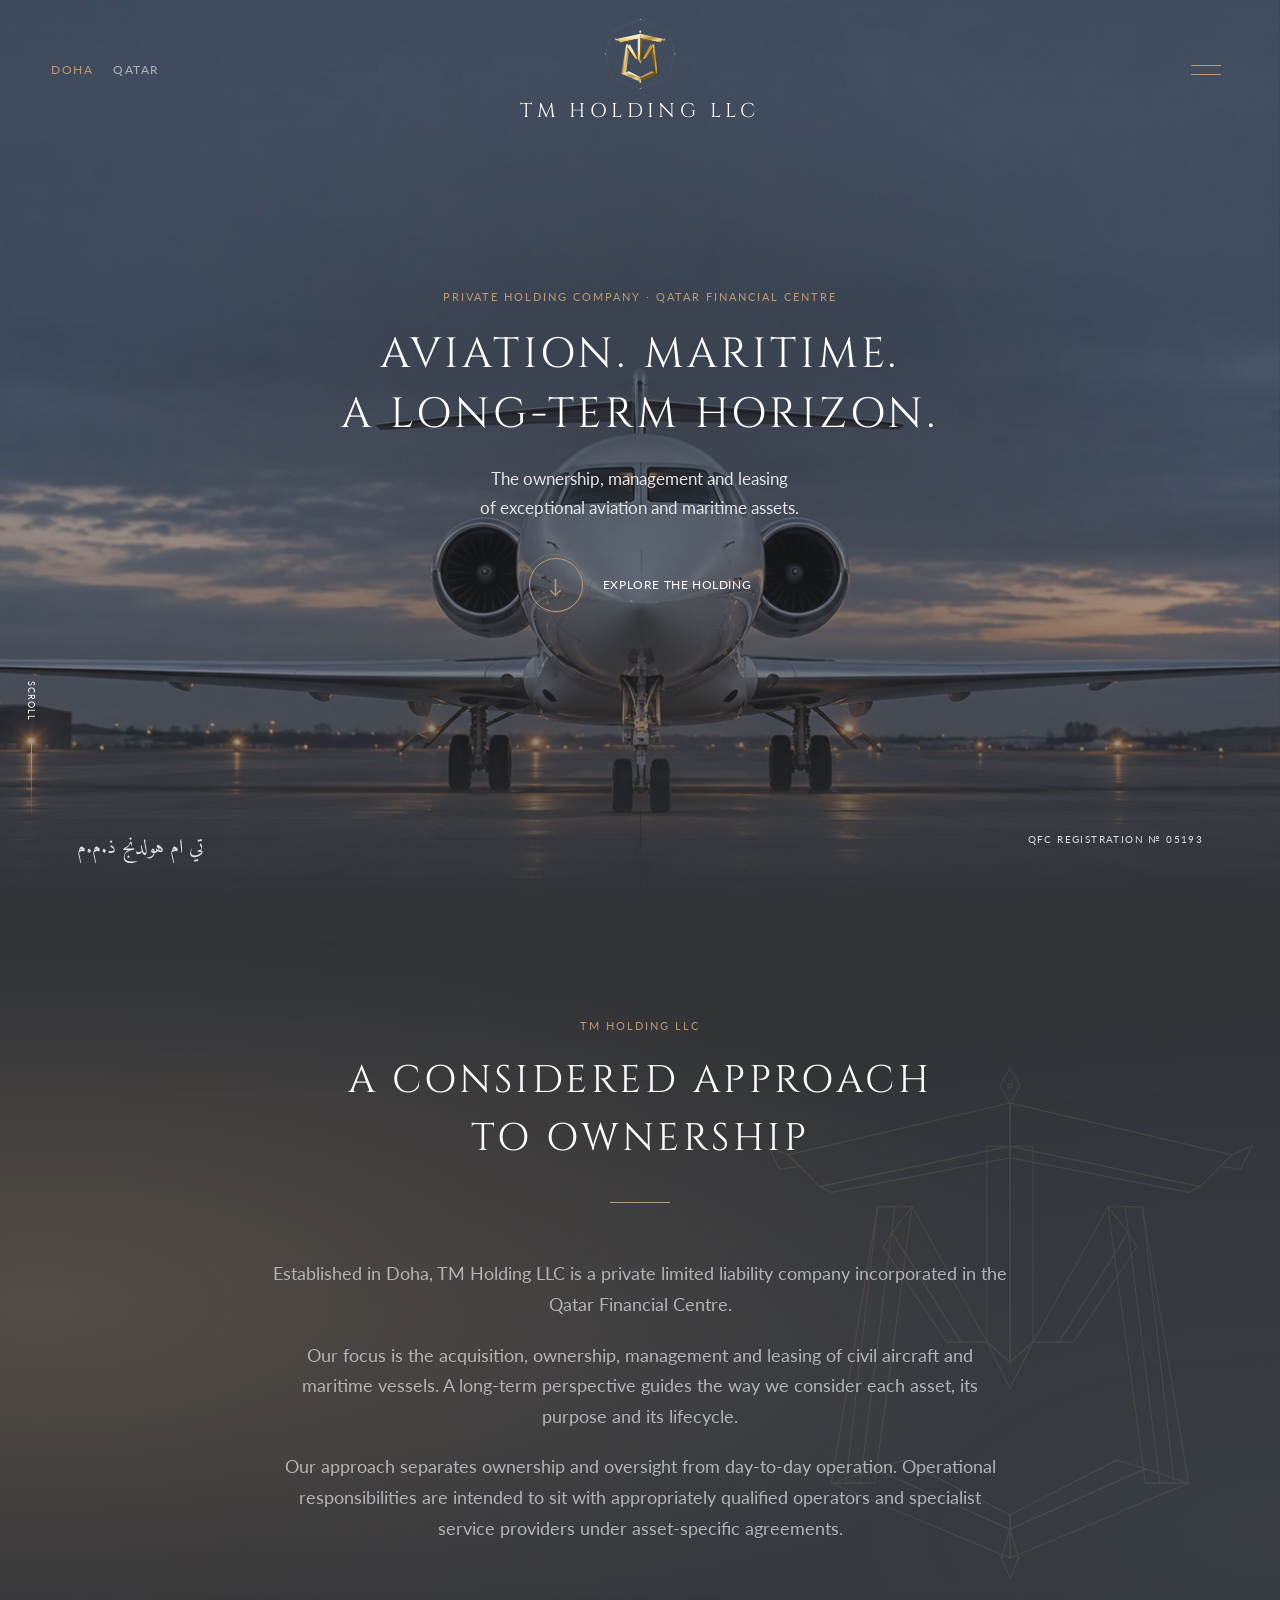
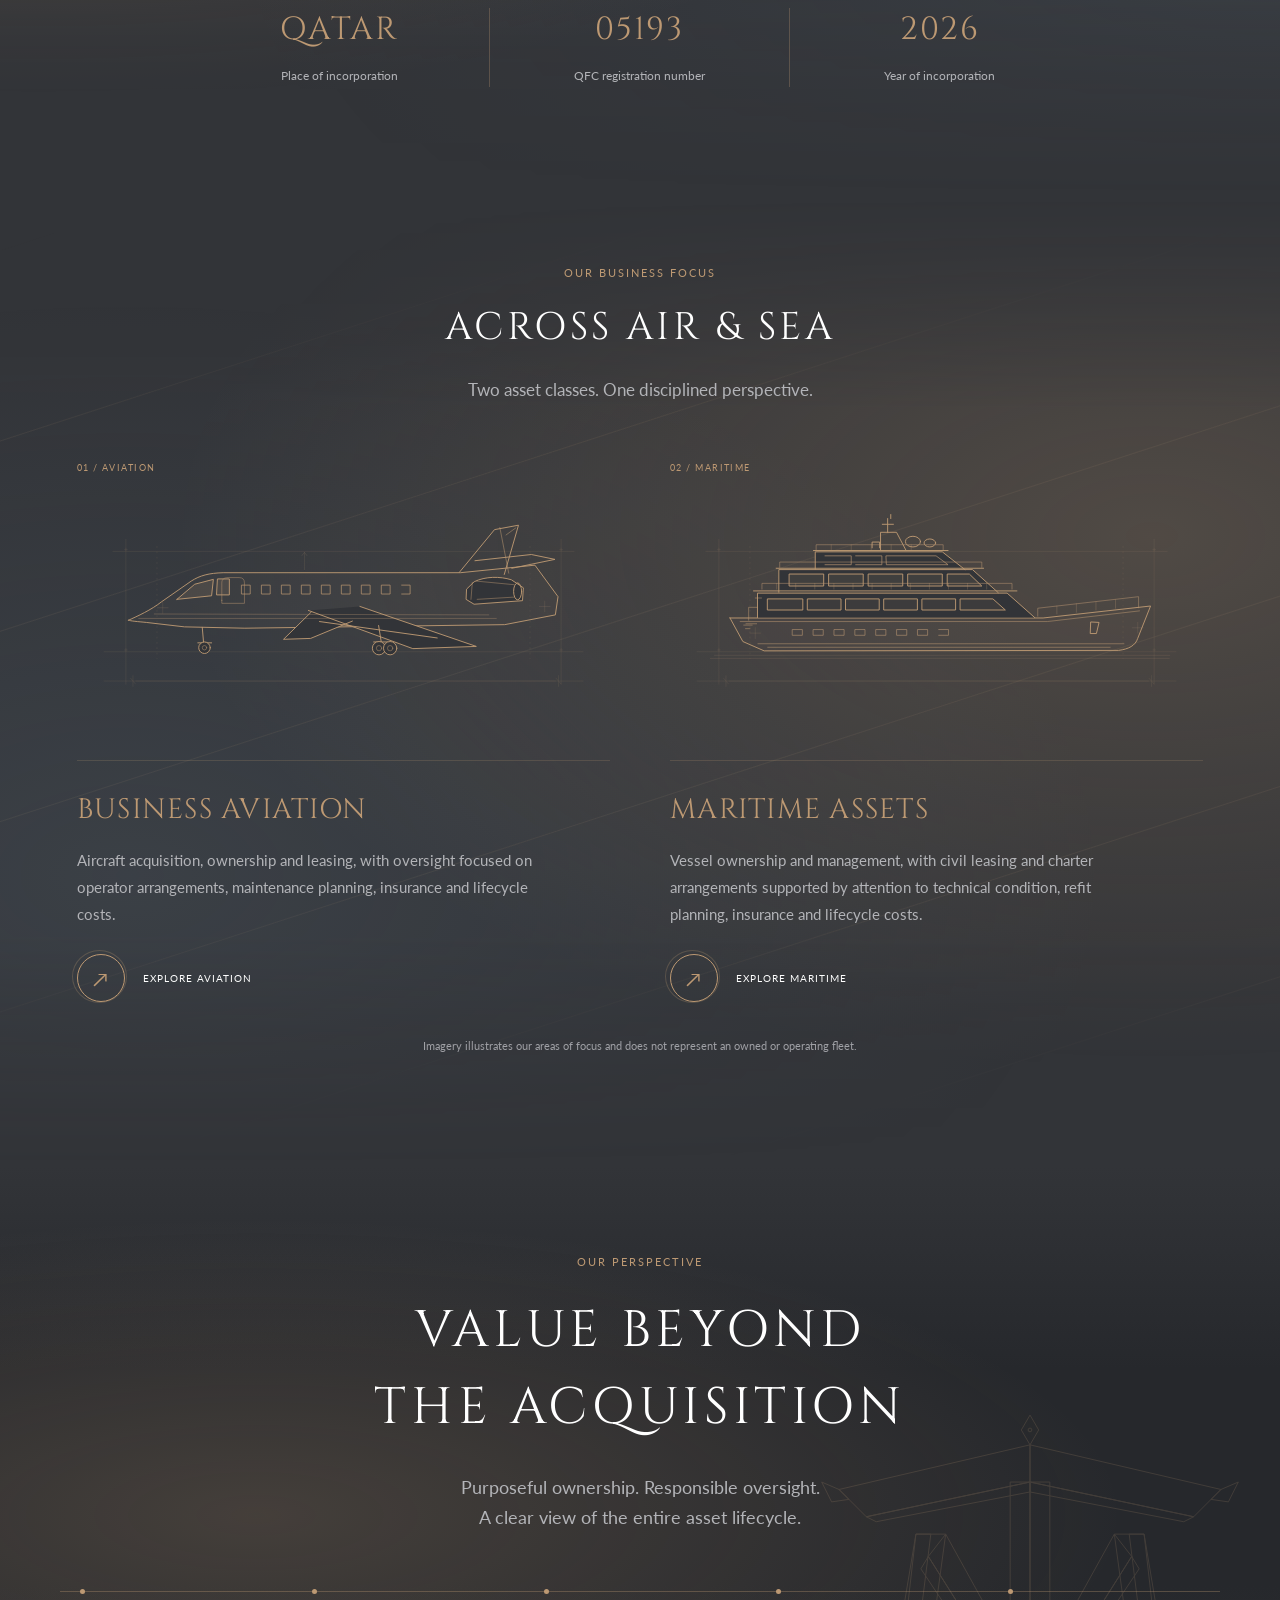
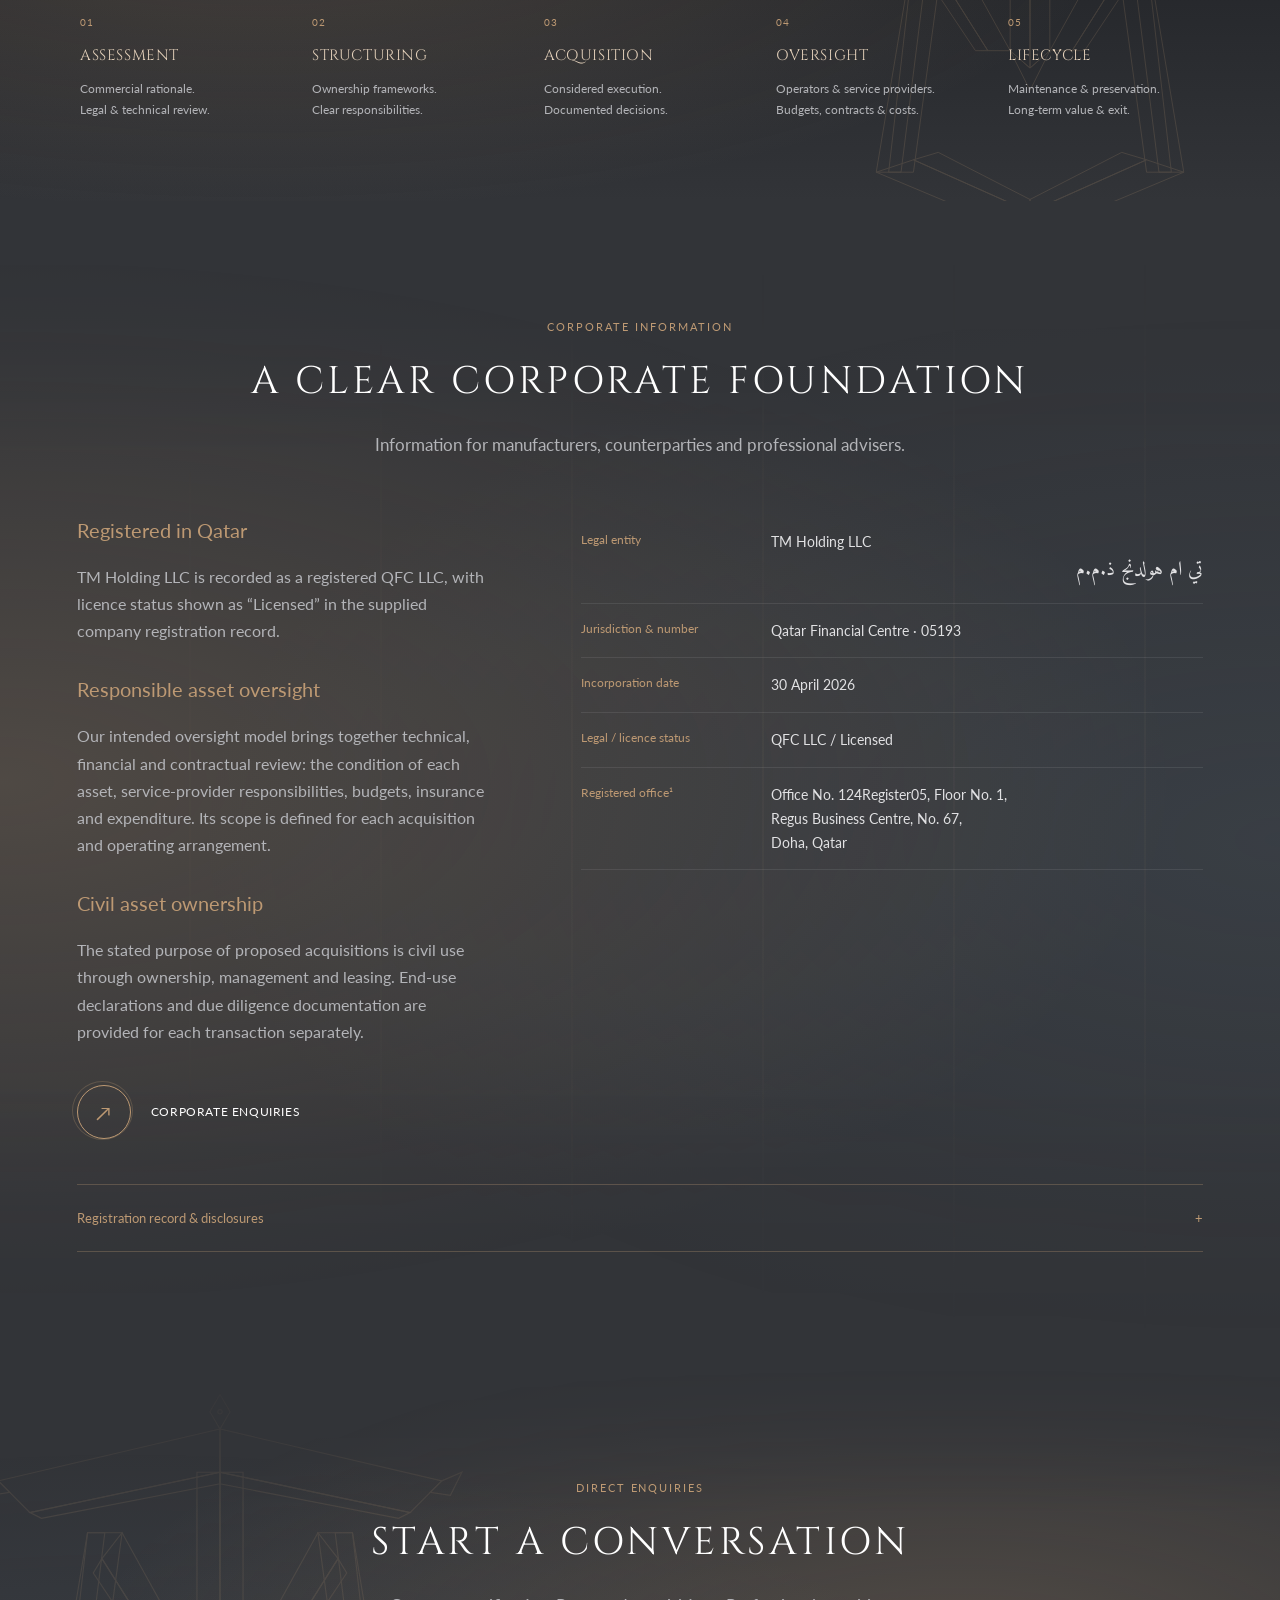
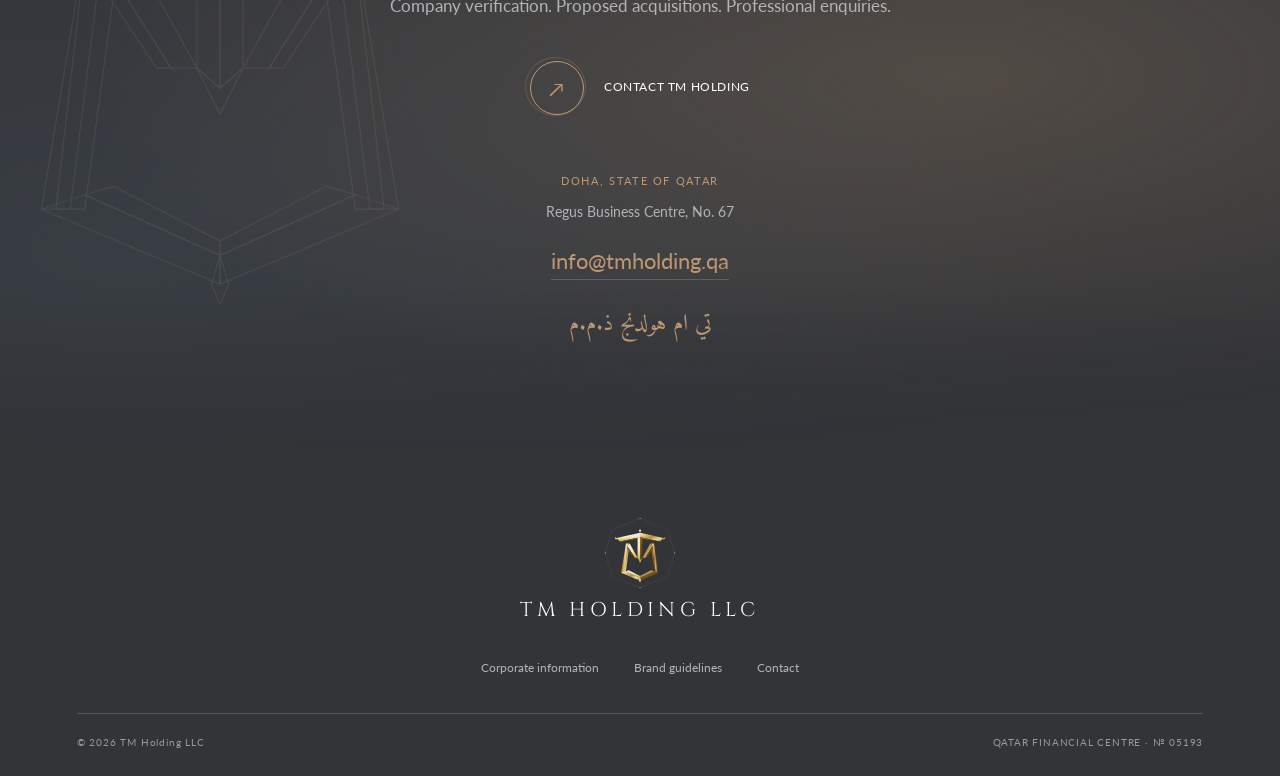
==== index.html @ 4f8ffd74 "Use vector profile assets in focus section" ====
<!doctype html><html lang="en"><head><meta charset="utf-8"><meta name="viewport" content="width=device-width,initial-scale=1"><title>TM Holding LLC — Aviation & Maritime</title><meta name="description" content="A private Qatar Financial Centre holding company focused on the ownership, management and leasing of civil aviation and maritime assets. QFC registration 05193."><meta name="theme-color" content="#323438"><meta property="og:title" content="TM Holding LLC — Aviation & Maritime"><meta property="og:image" content="https://chypulis.top/TMHoldingLLC/assets/images/aviation-hero.webp"><link rel="icon" href="assets/brand/favicon.svg?v=20261009-15"><link rel="stylesheet" href="assets/css/fonts.css?v=20261009-15"><link rel="stylesheet" href="assets/css/style.css?v=20261009-15"></head><body><a href="#main" class="skip-link">Skip to content</a>
<header class="header"><a class="location" href="#company">DOHA <span>QATAR</span></a><a class="brand" href="./" aria-label="TM Holding LLC home"><img src="assets/brand/tm-mark.svg?v=20261009-15" alt="" width="64" height="55"><span>TM HOLDING LLC</span></a><button class="menu-toggle" aria-label="Open navigation" aria-expanded="false" aria-controls="navigation"><i></i><i></i></button></header>
<nav id="navigation" aria-label="Main navigation" hidden><button class="menu-close" aria-label="Close navigation">×</button><span class="eyebrow">TM HOLDING LLC</span><a href="#company">The holding</a><a href="#focus">Aviation & maritime</a><a href="#governance">Corporate information</a><a href="#contact">Contact</a><a class="nav-small" href="brandbook/">Brand guidelines ↗</a><span class="nav-bottom">DOHA, QATAR · QFC № 05193</span></nav>
<main id="main"><section class="hero"><img class="hero-photo" src="assets/images/aviation-hero.webp" alt="Illustrative head-on view of a business jet on an airport apron" fetchpriority="high"><div class="hero-shade"></div><div class="hero-copy"><p class="eyebrow intro-reveal">PRIVATE HOLDING COMPANY · QATAR FINANCIAL CENTRE</p><h1 class="intro-reveal">Aviation. Maritime.<br>A long-term horizon.</h1><p class="hero-description intro-reveal">The ownership, management and leasing<br>of exceptional aviation and maritime assets.</p><a class="circle-link intro-reveal" href="#company"><span class="ring">↓</span><span>EXPLORE THE HOLDING</span></a></div><div class="hero-bottom"><span lang="ar" dir="rtl">تي ام هولدنج ذ.م.م</span><span>QFC REGISTRATION № 05193</span></div><a class="scroll-cue" href="#company">SCROLL<span></span></a></section>
<section class="intro section" id="company"><div class="ambient ambient-identity" aria-hidden="true"></div><div class="section-top reveal"><span class="eyebrow">TM HOLDING LLC</span><h2>A considered approach<br>to ownership</h2><span class="ornament"></span></div><div class="intro-prose reveal"><p>Established in Doha, TM Holding LLC is a private limited liability company incorporated in the Qatar Financial Centre.</p><p>Our focus is the acquisition, ownership, management and leasing of civil aircraft and maritime vessels. A long-term perspective guides the way we consider each asset, its purpose and its lifecycle.</p><p>Our approach separates ownership and oversight from day-to-day operation. Operational responsibilities are intended to sit with appropriately qualified operators and specialist service providers under asset-specific agreements.</p></div><div class="facts reveal"><div><strong>QATAR</strong><span>Place of incorporation</span></div><div><strong>05193</strong><span>QFC registration number</span></div><div><strong>2026</strong><span>Year of incorporation</span></div></div></section>
<section class="focus section" id="focus"><div class="ambient ambient-horizon" aria-hidden="true"></div><div class="section-top reveal"><span class="eyebrow">OUR BUSINESS FOCUS</span><h2>Across air & sea</h2><p>Two asset classes. One disciplined perspective.</p></div><div class="asset-grid"><article class="asset asset-feature"><div class="asset-image"><img src="assets/illustrations/aviation-profile.svg?v=20261009-15" alt="Illustrative business jet profile drawn in fine bronze lines" loading="lazy"><span>01 / AVIATION</span></div><div class="asset-copy"><h3>Business aviation</h3><p>Aircraft acquisition, ownership and leasing, with oversight focused on operator arrangements, maintenance planning, insurance and lifecycle costs.</p><button class="circle-link" data-asset="aviation"><span class="ring">↗</span><span>EXPLORE AVIATION</span></button></div></article><article class="asset asset-feature"><div class="asset-image"><img src="assets/illustrations/maritime-profile.svg?v=20261009-15" alt="Illustrative motor yacht profile drawn in fine bronze lines" loading="lazy"><span>02 / MARITIME</span></div><div class="asset-copy"><h3>Maritime assets</h3><p>Vessel ownership and management, with civil leasing and charter arrangements supported by attention to technical condition, refit planning, insurance and lifecycle costs.</p><button class="circle-link" data-asset="maritime"><span class="ring">↗</span><span>EXPLORE MARITIME</span></button></div></article></div><p class="image-note">Imagery illustrates our areas of focus and does not represent an owned or operating fleet.</p></section>
<section class="statement"><div class="statement-inner reveal"><span class="eyebrow">OUR PERSPECTIVE</span><h2>Value beyond<br>the acquisition</h2><p>Purposeful ownership. Responsible oversight.<br>A clear view of the entire asset lifecycle.</p><ol class="lifecycle" aria-label="Our approach to the asset lifecycle"><li><span class="lifecycle-number">01</span><h3>Assessment</h3><p>Commercial rationale.<br>Legal &amp; technical review.</p></li><li><span class="lifecycle-number">02</span><h3>Structuring</h3><p>Ownership frameworks.<br>Clear responsibilities.</p></li><li><span class="lifecycle-number">03</span><h3>Acquisition</h3><p>Considered execution.<br>Documented decisions.</p></li><li><span class="lifecycle-number">04</span><h3>Oversight</h3><p>Operators &amp; service providers.<br>Budgets, contracts &amp; costs.</p></li><li><span class="lifecycle-number">05</span><h3>Lifecycle</h3><p>Maintenance &amp; preservation.<br>Long-term value &amp; exit.</p></li></ol></div><img class="statement-watermark" src="assets/brand/tm-contour.svg?v=20261009-15" alt="" aria-hidden="true"></section>
<section class="governance section" id="governance"><div class="ambient ambient-architecture" aria-hidden="true"></div><div class="section-top reveal"><span class="eyebrow">CORPORATE INFORMATION</span><h2>A clear corporate foundation</h2><p>Information for manufacturers, counterparties and professional advisers.</p></div><div class="governance-grid"><div class="governance-copy reveal"><h3>Registered in Qatar</h3><p>TM Holding LLC is recorded as a registered QFC LLC, with licence status shown as “Licensed” in the supplied company registration record.</p><h3>Responsible asset oversight</h3><p>Our intended oversight model brings together technical, financial and contractual review: the condition of each asset, service-provider responsibilities, budgets, insurance and expenditure. Its scope is defined for each acquisition and operating arrangement.</p><h3>Civil asset ownership</h3><p>The stated purpose of proposed acquisitions is civil use through ownership, management and leasing. End-use declarations and due diligence documentation are provided for each transaction separately.</p><a class="circle-link" href="#contact"><span class="ring">↗</span><span>CORPORATE ENQUIRIES</span></a></div><div class="reveal"><dl class="registry"><div><dt>Legal entity</dt><dd>TM Holding LLC<span lang="ar" dir="rtl">تي ام هولدنج ذ.م.م</span></dd></div><div><dt>Jurisdiction &amp; number</dt><dd>Qatar Financial Centre · 05193</dd></div><div><dt>Incorporation date</dt><dd>30 April 2026</dd></div><div><dt>Legal / licence status</dt><dd>QFC LLC / Licensed</dd></div><div><dt>Registered office¹</dt><dd>Office No. 124Register05, Floor No. 1,<br>Regus Business Centre, No. 67,<br>Doha, Qatar</dd></div></dl></div></div><details class="disclosures reveal"><summary>Registration record & disclosures <span>+</span></summary><p>The registered office is reproduced exactly as printed in the supplied record, including “124Register05”. Current registration status and licensed activities should be verified directly with QFC. Registration does not itself establish financial-services authorisation, an air operator certificate or maritime operating approval. This website is a corporate introduction, not an investment offer or a certification of regulatory compliance.</p></details></section>
<section class="contact section" id="contact"><div class="ambient ambient-identity" aria-hidden="true"></div><div class="section-top reveal"><span class="eyebrow">DIRECT ENQUIRIES</span><h2>Start a conversation</h2><p>Company verification. Proposed acquisitions. Professional enquiries.</p><button class="circle-link" data-open-contact><span class="ring">↗</span><span>CONTACT TM HOLDING</span></button></div><div class="contact-location reveal"><span>DOHA, STATE OF QATAR</span><p>Regus Business Centre, No. 67</p><a class="contact-email" href="mailto:info@tmholding.qa">info@tmholding.qa</a><span lang="ar" dir="rtl">تي ام هولدنج ذ.م.م</span></div></section></main>
<footer><a class="brand" href="./"><img src="assets/brand/tm-mark.svg?v=20261009-15" width="64" height="55" alt=""><span>TM HOLDING LLC</span></a><div class="footer-links"><a href="#governance">Corporate information</a><a href="brandbook/">Brand guidelines</a><button data-open-contact>Contact</button></div><div class="footer-bottom"><span>© 2026 TM Holding LLC</span><span>QATAR FINANCIAL CENTRE · № 05193</span></div></footer>
<dialog id="contact-dialog"><button class="dialog-close" aria-label="Close enquiry dialog">×</button><span class="eyebrow">CORPORATE ENQUIRIES</span><h2>Contact TM Holding</h2><p class="dialog-note">Send your enquiry to <a href="mailto:info@tmholding.qa">info@tmholding.qa</a>.<br>This form prepares a draft in your email application; it does not send or store messages.</p><form id="enquiry-form"><label>Your name<input name="name" autocomplete="name" required maxlength="150"></label><label>Organisation<input name="organisation" autocomplete="organization" required maxlength="180"></label><label>Email address<input name="email" type="email" autocomplete="email" required maxlength="180"></label><label>Your enquiry<textarea name="message" rows="3" required maxlength="3000"></textarea></label><button class="solid-button" type="submit">OPEN EMAIL DRAFT ↗</button><p id="draft-status" role="status"></p></form></dialog>
<dialog id="asset-dialog"><button class="dialog-close" aria-label="Close asset information">×</button><span class="eyebrow">INTENDED ASSET FOCUS</span><h2 id="asset-title"></h2><div id="asset-content"></div></dialog><script src="assets/js/app.js?v=20261009-15"></script></body></html>
---- assets/css/fonts.css ----
@font-face{font-family:Cinzel;src:url(../fonts/cinzel.ttf) format("truetype");font-weight:400 900;font-display:swap}@font-face{font-family:Lato;src:url(../fonts/lato.ttf) format("truetype");font-weight:400;font-display:swap}@font-face{font-family:Amiri;src:url(../fonts/font-0.ttf) format("truetype");font-weight:400;font-display:swap}
---- assets/css/style.css ----
@import url('tokens.css?v=20261008-5');
*{box-sizing:border-box}html{scroll-behavior:smooth;scroll-padding-top:115px}body{margin:0;background:var(--graphite);color:var(--white);font:400 16px/1.7 var(--body)}a{color:inherit;text-decoration:none}button,input,textarea{font:inherit}button{cursor:pointer}button,a{-webkit-tap-highlight-color:transparent}button{color:inherit}button:focus-visible,a:focus-visible,summary:focus-visible{outline:2px solid var(--bronze);outline-offset:7px}h1,h2,h3,p,figure{margin:0}h1,h2,h3{font-family:var(--display);font-weight:400;text-transform:uppercase}h1{font-size:clamp(32px,3.3vw,50px);line-height:1.42;letter-spacing:.09em}h2{font-size:clamp(28px,3vw,40px);line-height:1.5;letter-spacing:.09em}h3{font-size:25px;line-height:1.5;letter-spacing:.06em}.eyebrow{font-size:11px;letter-spacing:.18em;color:var(--bronze);line-height:1.6}.skip-link{position:fixed;top:-100px;z-index:100;background:var(--deep);padding:14px}.skip-link:focus{top:0}.header{position:fixed;z-index:30;top:0;left:0;width:100%;height:124px;padding:15px 4%;display:flex;align-items:center;justify-content:space-between;transition:height .5s,background .5s}.header.scrolled{height:100px;background:rgba(50,52,56,.97);border-bottom:1px solid #ffffff0d}.location{font-size:12px;color:var(--bronze);letter-spacing:.12em}.location span{margin-left:16px;color:#b3b4b8}.brand{display:flex;align-items:center;flex-direction:column;gap:5px}.header .brand{position:absolute;left:50%;transform:translateX(-50%)}.brand span{font:400 22px var(--display);letter-spacing:.22em;white-space:nowrap}.brand img{object-fit:contain}.menu-toggle{width:40px;height:40px;padding:7px 2px;border:0;background:none;display:flex;flex-direction:column;justify-content:center;gap:8px}.menu-toggle i{width:30px;height:1px;background:var(--bronze);transition:width .3s}.menu-toggle:hover i:first-child{width:22px}#navigation{position:fixed;inset:0;z-index:50;background:#2a2c30;display:flex;align-items:center;justify-content:center;flex-direction:column;gap:20px;padding:75px 24px}#navigation[hidden]{display:none}#navigation>a{font:400 clamp(22px,3vw,40px) var(--display);letter-spacing:.06em}#navigation>a:hover{color:var(--bronze)}#navigation .nav-small{font:13px var(--body);margin-top:12px;color:var(--bronze)}.nav-bottom{position:absolute;bottom:35px;font-size:11px;letter-spacing:.1em;color:var(--muted)}.menu-close,.dialog-close{position:absolute;right:30px;top:20px;background:none;border:0;font-size:34px;line-height:1;color:var(--bronze)}.hero{height:100svh;min-height:720px;position:relative;display:flex;justify-content:center;align-items:flex-start;overflow:hidden}.hero-photo{position:absolute;inset:0;width:100%;height:100%;object-fit:cover;object-position:center 60%;animation:hero-zoom 2s cubic-bezier(.2,.6,.3,1) both}.hero-shade{position:absolute;inset:0;background:linear-gradient(180deg,rgba(38,40,44,.55),rgba(38,40,44,.25) 58%,rgba(38,40,44,.7))}.hero-copy{text-align:center;z-index:1;padding:185px 24px 130px}.hero-copy h1{margin:20px 0}.hero-description{color:#e4e4e5;font-size:17px;line-height:1.7}.circle-link{display:inline-flex;align-items:center;gap:20px;background:none;border:0;padding:0;font:12px/1.4 var(--body);letter-spacing:.05em;color:var(--white)}.ring{width:54px;height:54px;flex:none;border:1px solid var(--bronze);border-radius:50%;display:grid;place-items:center;position:relative;font-size:20px;color:var(--bronze);transition:transform .5s,color .5s}.ring:after{content:'';position:absolute;inset:-5px -3px -2px -6px;border:1px solid #bd997344;border-radius:50%;transition:transform .5s}.circle-link:hover .ring{transform:rotate(-12deg)}.circle-link:hover .ring:after{transform:rotate(20deg) scale(1.1)}.circle-link:hover{color:var(--bronze)}.hero-copy .circle-link{margin-top:35px}.hero-bottom{position:absolute;bottom:34px;left:6%;right:6%;display:flex;justify-content:space-between;color:#dedee0;font-size:10px;letter-spacing:.14em}.hero-bottom [lang=ar]{font:20px Amiri;letter-spacing:0}.scroll-cue{position:absolute;bottom:80px;left:24px;font-size:9px;letter-spacing:.1em;writing-mode:vertical-rl}.scroll-cue span{display:inline-block;width:1px;height:80px;background:linear-gradient(var(--bronze),transparent);margin-top:20px}.section{padding:110px max(6%,calc((100vw - 1240px)/2))}.section-top{text-align:center;max-width:900px;margin:0 auto 55px}.section-top h2{margin-top:15px}.section-top>p{color:var(--muted);font-size:17px;margin-top:20px}.ornament{display:block;width:45px;height:1px;background:var(--bronze);margin:35px auto 0}.intro-prose{max-width:740px;margin:auto;text-align:center;color:var(--muted);font-size:18px}.intro-prose p+p{margin-top:20px}.facts{display:flex;justify-content:center;margin:65px auto 0;max-width:900px}.facts>div{width:33.33%;text-align:center;border-right:1px solid var(--line)}.facts>div:last-child{border:0}.facts strong{font:400 32px var(--display);letter-spacing:.06em;color:var(--bronze)}.facts span{display:block;color:var(--muted);font-size:12px;margin-top:15px}.focus{padding-top:60px}.asset-grid{display:grid;grid-template-columns:1fr 1fr;gap:35px}.asset-image{height:330px;overflow:hidden;position:relative}.asset-image:after{content:'';position:absolute;inset:0;background:linear-gradient(transparent 60%,#26282c88)}.asset-image img{width:100%;height:100%;object-fit:cover;transition:transform 1s cubic-bezier(.2,.6,.3,1);filter:saturate(.6)}.asset:hover img{transform:scale(1.04)}.asset-image>span{position:absolute;bottom:22px;left:28px;z-index:1;font-size:10px;letter-spacing:.2em;color:white}.asset-copy{padding:32px 28px 20px;border-left:1px solid var(--line)}.asset-copy h3{color:var(--bronze)}.asset-copy p{margin:18px 0 30px;max-width:440px;color:var(--muted)}.image-note{color:#a0a1a6;font-size:11px;text-align:center;margin-top:35px}.statement{position:relative;min-height:480px;background:var(--deep);display:grid;place-items:center;overflow:hidden;text-align:center;padding:80px 24px}.statement-inner{position:relative;z-index:1}.statement h2{font-size:clamp(32px,4vw,54px);margin:20px 0 25px}.statement p{color:var(--muted);font-size:18px}.statement-watermark{position:absolute;right:4%;bottom:-70px;font:400 430px var(--display);letter-spacing:-.12em;color:#ffffff02}.governance-grid{display:grid;grid-template-columns:.8fr 1.2fr;gap:90px}.governance-copy h3{font-family:var(--body);text-transform:none;font-size:20px;letter-spacing:0;color:var(--bronze);margin-bottom:18px}.governance-copy p{color:var(--muted);margin-bottom:30px}.governance-copy .circle-link{margin-top:10px}.registry{margin:0}.registry>div{padding:15px 0;display:grid;grid-template-columns:170px 1fr;gap:20px;border-bottom:1px solid #ffffff15}.registry dt{font-size:12px;color:var(--bronze)}.registry dd{margin:0;font-size:14px;line-height:1.7;color:#e1e1e3}.registry dd span{display:block;font-family:Amiri;font-size:20px}.disclosures{margin-top:45px;border-top:1px solid var(--line);border-bottom:1px solid var(--line)}.disclosures summary{padding:22px 0;cursor:pointer;display:flex;justify-content:space-between;font-size:13px;color:var(--bronze)}.disclosures summary::-webkit-details-marker{display:none}.disclosures p{font-size:12px;color:var(--muted);padding-bottom:25px;max-width:950px}.contact{background:var(--deep)}.contact .section-top{margin-bottom:50px}.contact .circle-link{margin-top:40px}.contact-location{text-align:center}.contact-location>span{font-size:11px;letter-spacing:.15em;color:var(--bronze)}.contact-location p{font-size:14px;color:var(--muted);margin:8px 0 20px}.contact-location [lang=ar]{display:block;font:23px Amiri;letter-spacing:0}footer{padding:60px 6% 25px}.footer-links{display:flex;justify-content:center;gap:35px;margin:35px 0;font-size:12px;color:var(--muted)}.footer-links button{background:none;border:0;padding:0;font-size:12px;color:inherit}.footer-bottom{border-top:1px solid var(--line);padding-top:20px;display:flex;justify-content:space-between;color:#999a9f;font-size:10px;letter-spacing:.08em}dialog{border:1px solid var(--line);background:var(--graphite);color:white;padding:60px 50px 40px;max-width:630px;width:calc(100% - 36px);max-height:90svh}dialog::backdrop{background:#191b20cc;backdrop-filter:blur(5px)}dialog h2{font-size:27px;margin:15px 0 20px;letter-spacing:.06em}.dialog-note{font-size:13px;color:var(--muted);margin-bottom:25px}.dialog-note strong{color:var(--bronze);font-weight:400}form{display:grid;grid-template-columns:1fr 1fr;gap:18px}label{font-size:12px;color:var(--bronze)}label:nth-child(n+3){grid-column:1/-1}input,textarea{width:100%;display:block;margin-top:7px;background:#ffffff04;border:1px solid #ffffff25;border-radius:0;color:white;padding:10px;resize:vertical}input:focus,textarea:focus{outline:1px solid var(--bronze)}.solid-button{background:var(--bronze);border:1px solid var(--bronze);color:white;font-size:12px;padding:16px 24px;grid-column:1/-1}#draft-status{grid-column:1/-1;color:var(--muted);font-size:12px}#asset-content{color:var(--muted)}#asset-content p{margin:15px 0}#asset-content dl>div{border-bottom:1px solid var(--line);padding:14px 0}#asset-content dd{margin:0;color:white}#asset-content dt{color:var(--bronze)}.source-links{font-size:12px}.source-links a{color:var(--bronze);text-decoration:underline}.intro-reveal{animation:enter 1.1s cubic-bezier(.2,.6,.3,1) both}.intro-reveal:nth-child(2){animation-delay:.15s}.intro-reveal:nth-child(3){animation-delay:.3s}.intro-reveal:nth-child(4){animation-delay:.45s}.reveal-ready .reveal{opacity:0;transform:translateY(34px);transition:opacity 1s cubic-bezier(.2,.6,.3,1),transform 1s cubic-bezier(.2,.6,.3,1)}.reveal-ready .reveal.visible{opacity:1;transform:none}.asset:nth-child(2){transition-delay:.15s}@keyframes enter{from{opacity:0;transform:translateY(22px)}to{opacity:1;transform:none}}@keyframes hero-zoom{from{transform:scale(1.045)}to{transform:scale(1)}}
@media(min-height:900px){.hero-copy{padding-top:210px}.hero-photo{object-position:center 55%}}
@media(max-width:900px){.section{padding:80px 6%}.governance-grid{gap:35px;grid-template-columns:1fr 1fr}.registry>div{grid-template-columns:1fr;gap:5px}.asset-image{height:250px}.asset-copy{padding-left:20px}.header{height:110px}.hero{min-height:680px}.brand span{font-size:18px}}
@media(max-width:600px){html{scroll-padding-top:90px}.header{height:100px;padding:12px 6%}.header.scrolled{height:85px}.location{font-size:10px}.location span{display:none}.brand span{font-size:14px;letter-spacing:.15em}.header .brand img{width:50px;height:44px}.hero{height:100svh;min-height:680px}.hero-copy{padding:165px 22px 100px}.hero-copy .eyebrow{font-size:9px;letter-spacing:.09em;max-width:280px;margin:auto}h1{font-size:29px;letter-spacing:.05em;line-height:1.55}.hero-description{font-size:15px}.hero-copy .circle-link{margin-top:30px}.hero-photo{object-position:50% 65%}.hero-bottom{bottom:25px;flex-direction:column;align-items:center;gap:5px;font-size:9px}.scroll-cue{display:none}.section{padding:70px 24px}.section-top{margin-bottom:35px}h2{font-size:26px;letter-spacing:.06em}h3{font-size:23px}.intro-prose{font-size:16px}.facts{margin-top:45px}.facts strong{font-size:22px}.facts span{font-size:10px;padding:0 8px}.asset-grid{grid-template-columns:1fr;gap:45px}.asset-image{height:250px}.asset-copy{padding:25px 20px 10px}.image-note{font-size:10px}.statement{min-height:400px}.statement h2{font-size:32px}.statement p{font-size:16px}.statement-watermark{font-size:300px}.governance-grid{grid-template-columns:1fr;gap:40px}.registry>div{grid-template-columns:120px 1fr;gap:15px}.registry dd{font-size:13px}.registry dt{font-size:11px}.footer-links{gap:20px;font-size:11px}.footer-bottom{flex-direction:column;align-items:center;gap:10px;text-align:center}dialog{padding:50px 25px 30px}dialog h2{font-size:22px}form{grid-template-columns:1fr}label{grid-column:1/-1}}
@media(prefers-reduced-motion:reduce){html{scroll-behavior:auto}*,*:before,*:after{animation:none!important;transition:none!important}.reveal-ready .reveal{opacity:1;transform:none}}
/* Optical balance and motion, edition 04. */
.hero{align-items:center}.hero-copy{padding:0 24px;position:relative}.hero-shade{background:linear-gradient(180deg,#26282c66,#26282c3d 70%,#26282cb3),radial-gradient(ellipse at center,#26282c75,transparent 65%)}.hero-photo{height:calc(100% + 50px);top:-25px;translate:0 var(--hero-drift,0px);will-change:translate;animation:hero-zoom 2.4s cubic-bezier(.16,1,.3,1) both}.header{height:140px;transition:height .8s cubic-bezier(.16,1,.3,1),background .8s}.header .brand img{width:76px;height:76px;transition:width .8s cubic-bezier(.16,1,.3,1),height .8s cubic-bezier(.16,1,.3,1)}.header.scrolled{height:112px}.header.scrolled .brand img{width:54px;height:54px}.brand img{aspect-ratio:1}.brand span{font-size:20px}.intro-reveal{animation-duration:1.6s;animation-timing-function:cubic-bezier(.16,1,.3,1)}.intro-reveal:nth-child(2){animation-delay:.16s}.intro-reveal:nth-child(3){animation-delay:.32s}.intro-reveal:nth-child(4){animation-delay:.48s}.reveal-ready .reveal{transform:translateY(28px);transition:opacity 1.6s cubic-bezier(.16,1,.3,1),transform 1.6s cubic-bezier(.16,1,.3,1)}.reveal-ready .reveal.visible{transform:none}.asset-image img{transition:transform 1.4s cubic-bezier(.16,1,.3,1),filter 1.4s}.asset:hover img{transform:scale(1.035);filter:saturate(.8)}.ring,.ring:after{transition:transform .85s cubic-bezier(.16,1,.3,1),color .85s}.circle-link{transition:color .6s}.section{position:relative;isolation:isolate;overflow:hidden}.section>.ambient~*{position:relative;z-index:1}.ambient{position:absolute;inset:0;z-index:0;overflow:hidden;pointer-events:none}.ambient:before,.ambient:after{content:'';position:absolute;pointer-events:none;animation-play-state:paused}.ambient:before{width:650px;height:650px;right:-150px;top:0;background:url('../brand/tm-contour.svg?v=20261008-7') center/contain no-repeat;opacity:.055;animation:contour-drift 26s ease-in-out infinite alternate;animation-play-state:paused}.ambient:after{width:900px;height:650px;left:-180px;top:-80px;background:radial-gradient(ellipse,#bd99730c,transparent 65%);animation:light-drift 22s ease-in-out infinite alternate;animation-play-state:paused}.ambient-active .ambient:before,.ambient-active .ambient:after{animation-play-state:running}.ambient-horizon:before{inset:10% -10% auto auto;width:115%;height:75%;opacity:1;background:repeating-linear-gradient(-18deg,transparent 0,transparent 179px,#bd99730a 180px,transparent 181px);animation:contour-drift 32s ease-in-out infinite alternate;animation-play-state:paused}.ambient-horizon:after{left:25%;top:0;background:radial-gradient(ellipse,#bd997310,transparent 68%)}.ambient-architecture:before{right:0;top:0;width:65%;height:100%;opacity:1;background:repeating-linear-gradient(90deg,transparent 0,transparent 189px,#bd99730b 190px,transparent 191px);animation:none}.ambient-architecture:after{left:-10%;top:10%;background:radial-gradient(ellipse,#bd99730c,transparent 65%)}.contact .ambient:before{right:auto;left:-160px;top:-110px;opacity:.055}.contact .ambient:after{left:45%;top:0}.statement-watermark{width:620px;height:620px;right:-60px;bottom:-120px;opacity:.09;object-fit:contain;animation:contour-drift 28s ease-in-out infinite alternate;pointer-events:none}.statement:before{content:'';position:absolute;inset:-30%;background:radial-gradient(ellipse at 25% 50%,#bd997311,transparent 50%);animation:light-drift 24s ease-in-out infinite alternate}.section-top .ornament{transform-origin:center}.intro .ornament{width:60px}footer .brand img{width:76px;height:76px}dialog[open]{animation:dialog-arrive .65s cubic-bezier(.16,1,.3,1)}@keyframes contour-drift{from{transform:translate3d(0,0,0)}to{transform:translate3d(-28px,18px,0)}}@keyframes light-drift{from{transform:translate3d(0,0,0)}to{transform:translate3d(70px,25px,0)}}@keyframes dialog-arrive{from{opacity:0;translate:0 15px}to{opacity:1;translate:0 0}}
@media(max-width:900px){.header{height:130px}.header.scrolled{height:110px}.hero-copy{padding:0 24px}}
@media(max-width:600px){.header{height:110px}.header .brand img{width:58px;height:58px}.header.scrolled{height:94px}.header.scrolled .brand img{width:44px;height:44px}.header .brand span{font-size:13px}.hero-copy{padding:0 22px}.ambient:before{width:420px;height:420px;right:-220px;opacity:.045}.ambient:after{width:600px;left:-200px}.ambient-horizon:before{width:140%;height:80%;right:-20%;opacity:1}.contact .ambient:before{left:-250px;opacity:.045}.statement-watermark{width:460px;height:460px;right:-150px;bottom:-60px}.hero-photo{will-change:auto}footer .brand span{font-size:17px}}
@media(prefers-reduced-motion:reduce){.hero-photo{translate:none;will-change:auto}.reveal-ready .reveal{opacity:1;transform:none}.ambient:before,.ambient:after,.statement-watermark,.statement:before{animation:none!important}dialog[open]{animation:none}}
#navigation:not([hidden]){animation:dialog-arrive .7s cubic-bezier(.16,1,.3,1)}

/* Continuous graphite ground with bronze light and engraved contours. */
body:not(.book) main{background:#323438}
.hero-shade{background:linear-gradient(180deg,#26282c66 0%,#26282c45 58%,#32343880 82%,#323438 100%),radial-gradient(ellipse at center,#26282c75,transparent 65%)}
.section,.statement,.contact{background-color:transparent}
.ambient:after{inset:0;width:auto;height:auto;background:radial-gradient(ellipse at 3% 45%,rgba(189,153,115,.24),transparent 57%),radial-gradient(ellipse at 100% 70%,rgba(114,136,156,.12),transparent 58%);animation:ambient-breathe 18s ease-in-out infinite alternate;animation-play-state:paused}
.ambient:before{opacity:.14;right:-90px;top:4%;width:720px;height:720px}
.ambient-horizon:before{inset:0;width:100%;height:100%;opacity:1;background:repeating-linear-gradient(-18deg,transparent 0,transparent 179px,#bd997319 180px,transparent 181px);mask-image:linear-gradient(transparent,#000 25%,#000 70%,transparent);animation:contour-drift 32s ease-in-out infinite alternate;animation-play-state:paused}
.ambient-horizon:after{background:radial-gradient(ellipse at 90% 35%,rgba(189,153,115,.22),transparent 60%),radial-gradient(ellipse at 10% 70%,rgba(106,126,144,.16),transparent 60%)}
.ambient-architecture:before{inset:0;width:100%;height:100%;opacity:1;background:repeating-linear-gradient(90deg,transparent 0,transparent 189px,#bd99731c 190px,transparent 191px);mask-image:radial-gradient(ellipse at 80% 50%,#000,transparent 72%);animation:none}
.ambient-architecture:after{background:radial-gradient(ellipse at 0% 50%,rgba(189,153,115,.21),transparent 65%),radial-gradient(ellipse at 100% 55%,rgba(101,125,145,.14),transparent 60%)}
.ambient{mask-image:linear-gradient(transparent 0%,#000 22%,#000 76%,transparent 100%)}
.statement:before{inset:0;background:radial-gradient(ellipse at 20% 55%,#bd997333,transparent 60%),linear-gradient(180deg,#323438,#26282c 32%,#26282c 66%,#323438);animation:none}
.statement-watermark{opacity:.18}
.contact .ambient:before{opacity:.14;left:-140px;top:-100px}.contact .ambient:after{inset:0;background:radial-gradient(ellipse at 75% 45%,#bd99733b,transparent 65%),radial-gradient(ellipse at 10% 70%,#667c9024,transparent 58%)}
@keyframes ambient-breathe{from{opacity:.7;transform:scale(1)}to{opacity:1;transform:scale(1.08)}}
@media(max-width:600px){.ambient:before{width:480px;height:480px;right:-270px;opacity:.12}.contact .ambient:before{left:-290px;opacity:.12}.ambient:after{background:radial-gradient(ellipse at 0% 50%,#bd997333,transparent 70%),radial-gradient(ellipse at 100% 70%,#667c9024,transparent 65%)}}
@media(prefers-reduced-motion:reduce){.ambient:after{animation:none!important}}

/* Asset stewardship: an open, ruled sequence rather than cards. */
.statement-inner{width:100%;max-width:1240px}.lifecycle{list-style:none;padding:0;margin:58px auto 0;display:grid;grid-template-columns:repeat(5,1fr);text-align:left;max-width:1160px}.lifecycle li{position:relative;padding:22px 20px 0;border-top:1px solid #bd997355}.lifecycle li:before{content:'';position:absolute;top:-3px;left:20px;width:5px;height:5px;border-radius:50%;background:var(--bronze)}.lifecycle-number{display:block;color:var(--bronze);font-size:10px;letter-spacing:.14em;margin-bottom:14px}.lifecycle h3{font:400 15px var(--display);letter-spacing:.04em;color:#e2cfb9;margin-bottom:12px}.lifecycle p{font-size:12px;line-height:1.8;color:var(--muted)}.contact-email{display:inline-block;font:400 22px var(--body);color:var(--bronze);margin:3px 0 24px;border-bottom:1px solid #bd997355;padding-bottom:5px;transition:color .6s,border-color .6s}.contact-email:hover{color:white;border-color:white}.dialog-note a{color:var(--bronze)}
@media(max-width:900px){.lifecycle{grid-template-columns:repeat(3,1fr);gap:30px 0}.lifecycle li{padding-left:15px;padding-right:15px}.lifecycle li:before{left:15px}}
@media(max-width:600px){.statement{padding:75px 24px}.lifecycle{grid-template-columns:1fr;gap:0;margin-top:38px;max-width:330px}.lifecycle li{display:grid;grid-template-columns:30px 1fr;column-gap:12px;padding:20px 0;border-top:1px solid #bd997333}.lifecycle li:before{display:none}.lifecycle-number{grid-row:1/3;margin-top:2px;margin-bottom:0}.lifecycle h3{margin-bottom:6px}.lifecycle p{grid-column:2;font-size:12px}.contact-email{font-size:21px}}

/* Immersive editorial asset portraits, edition 05. */
.focus .asset-grid{gap:30px;align-items:start}.asset-feature{position:relative;min-height:660px;aspect-ratio:4/5;isolation:isolate;overflow:hidden;background:#262a30}.asset-feature:nth-child(2){margin-top:0}.asset-feature .asset-image{position:absolute;inset:0;height:100%;overflow:hidden}.asset-feature .asset-image:after{background:linear-gradient(180deg,#11161c30 0%,transparent 25%,#15191f33 44%,#1b2026ba 69%,#24282df5 100%);z-index:1}.asset-feature .asset-image img{width:100%;height:100%;object-fit:cover;filter:saturate(.8);transform:scale(1);transition:transform 2.2s cubic-bezier(.16,1,.3,1),filter 1.4s}.asset-feature .asset-image>span{top:28px;bottom:auto;left:34px;right:34px;padding-bottom:17px;border-bottom:1px solid #ffffff30;color:#e2cfb9;z-index:2;font-size:10px}.asset-feature .asset-copy{position:absolute;z-index:2;bottom:38px;left:34px;right:34px;padding:0;border:0}.asset-feature .asset-copy h3{color:#fff;font-size:clamp(25px,2.3vw,33px);letter-spacing:.045em;line-height:1.5}.asset-feature .asset-copy p{font-size:15px;color:#d1d3d6;max-width:430px;margin:16px 0 26px;line-height:1.8}.asset-feature .circle-link{font-size:10px;letter-spacing:.1em;gap:18px}.asset-feature .ring{width:48px;height:48px}.asset-feature:hover .asset-image img{transform:scale(1.025);filter:saturate(.9)}
.feature-ready .asset-feature .asset-image{clip-path:inset(0 0 100% 0);opacity:.3;transition:clip-path 1.65s cubic-bezier(.16,1,.3,1),opacity 1.4s ease}.feature-ready .asset-feature .asset-image img{transform:scale(1.12)}.feature-ready .asset-feature .asset-copy{opacity:0;transform:translateY(24px);transition:opacity 1.15s ease .45s,transform 1.35s cubic-bezier(.16,1,.3,1) .45s}.feature-ready .asset-feature.is-visible .asset-image{clip-path:inset(0);opacity:1}.feature-ready .asset-feature.is-visible .asset-image img{transform:scale(1)}.feature-ready .asset-feature.is-visible .asset-copy{opacity:1;transform:none}.feature-ready .asset-feature.is-visible:hover .asset-image img{transform:scale(1.025)}
@media(max-width:1000px){.asset-feature{min-height:600px}.asset-feature .asset-copy{left:28px;right:28px;bottom:32px}.asset-feature .asset-image>span{left:28px;right:28px}.asset-feature .asset-copy p{font-size:14px}}
@media(max-width:600px){.focus .asset-grid{gap:26px}.asset-feature{min-height:590px;aspect-ratio:auto}.asset-feature:nth-child(2){margin-top:0}.asset-feature .asset-copy{left:24px;right:24px;bottom:30px}.asset-feature .asset-image>span{left:24px;right:24px;top:24px}.asset-feature .asset-copy h3{font-size:25px}.asset-feature .asset-copy p{font-size:14px;line-height:1.75;margin:14px 0 25px}.asset-feature .asset-image img{object-position:50% 35%}.asset-feature .circle-link{font-size:9px}.asset-feature .ring{width:44px;height:44px}}
@media(prefers-reduced-motion:reduce){.feature-ready .asset-feature .asset-image{clip-path:none;opacity:1}.feature-ready .asset-feature .asset-image img{transform:none}.feature-ready .asset-feature .asset-copy{opacity:1;transform:none}}

/* Shared baseline, feathered photography and opacity-only entrance. */
.focus .asset-grid{align-items:stretch;gap:44px}
.asset-feature{background:transparent;overflow:visible}
.asset-feature .asset-image{overflow:visible;border-radius:18px}
.asset-feature .asset-image:after{display:none}
.asset-feature .asset-image img{border-radius:18px;filter:saturate(.72) brightness(.9);mask-image:linear-gradient(180deg,transparent 0%,#000 9%,#000 47%,#000000b3 61%,transparent 86%),linear-gradient(90deg,transparent 0%,#000 7%,#000 93%,transparent 100%);mask-composite:intersect;transform:none!important;transition:filter 1s ease}
.asset-feature .asset-image>span{border-bottom-color:#bd997333;color:var(--bronze)}
.asset-feature .asset-copy{bottom:34px}
.asset-feature .asset-copy p{min-height:81px}
.feature-ready .asset-feature .asset-image{clip-path:none!important;opacity:0;transition:opacity 1.6s cubic-bezier(.22,.61,.36,1)}
.feature-ready .asset-feature .asset-copy{opacity:0;transform:none;transition:opacity 1.3s ease .25s}
.feature-ready .asset-feature.is-visible .asset-image,.feature-ready .asset-feature.is-visible .asset-copy{opacity:1;transform:none}
.asset-feature:hover .asset-image img{filter:saturate(.82) brightness(.97)}
@media(max-width:1000px) and (min-width:601px){.asset-feature .asset-copy p{min-height:126px}.asset-feature .asset-copy h3{min-height:75px;display:flex;align-items:flex-end}}
@media(max-width:600px){.focus .asset-grid{gap:16px}.asset-feature .asset-copy p{min-height:0}.asset-feature .asset-image img{mask-image:linear-gradient(180deg,transparent 0%,#000 10%,#000 43%,#000000b3 56%,transparent 81%),linear-gradient(90deg,transparent,#000 6%,#000 94%,transparent);border-radius:14px}}
@media(prefers-reduced-motion:reduce){.feature-ready .asset-feature .asset-image,.feature-ready .asset-feature .asset-copy{opacity:1;transition:none!important}}

/* Native vector profile studies on the shared graphite canvas. */
.focus .asset-grid{gap:60px}.asset-feature{min-height:0;aspect-ratio:auto;overflow:visible;display:flex;flex-direction:column}.asset-feature .asset-image{position:relative;inset:auto;height:300px;border-radius:0;flex:none}.asset-feature .asset-image img{object-fit:contain;object-position:center;mask-image:none!important;filter:none!important;border-radius:0;transform:none!important}.asset-feature .asset-image>span{top:0;left:0;right:0;padding-bottom:14px;border-bottom:0;font-size:9px;letter-spacing:.16em}.asset-feature .asset-copy{position:relative;bottom:auto;left:auto;right:auto;padding:28px 0 0;border-top:1px solid #bd997333;flex:1}.asset-feature .asset-copy h3{color:var(--bronze);font-size:28px}.asset-feature .asset-copy p{max-width:470px;min-height:81px;color:var(--muted)}
@media(max-width:1000px) and (min-width:601px){.asset-feature .asset-image{height:250px}.asset-feature .asset-copy h3{font-size:25px;min-height:75px}.asset-feature .asset-copy p{min-height:126px}}
@media(max-width:600px){.focus .asset-grid{gap:55px}.asset-feature .asset-image{height:195px}.asset-feature .asset-copy{padding-top:22px}.asset-feature .asset-copy h3{font-size:24px}.asset-feature .asset-copy p{min-height:0}}
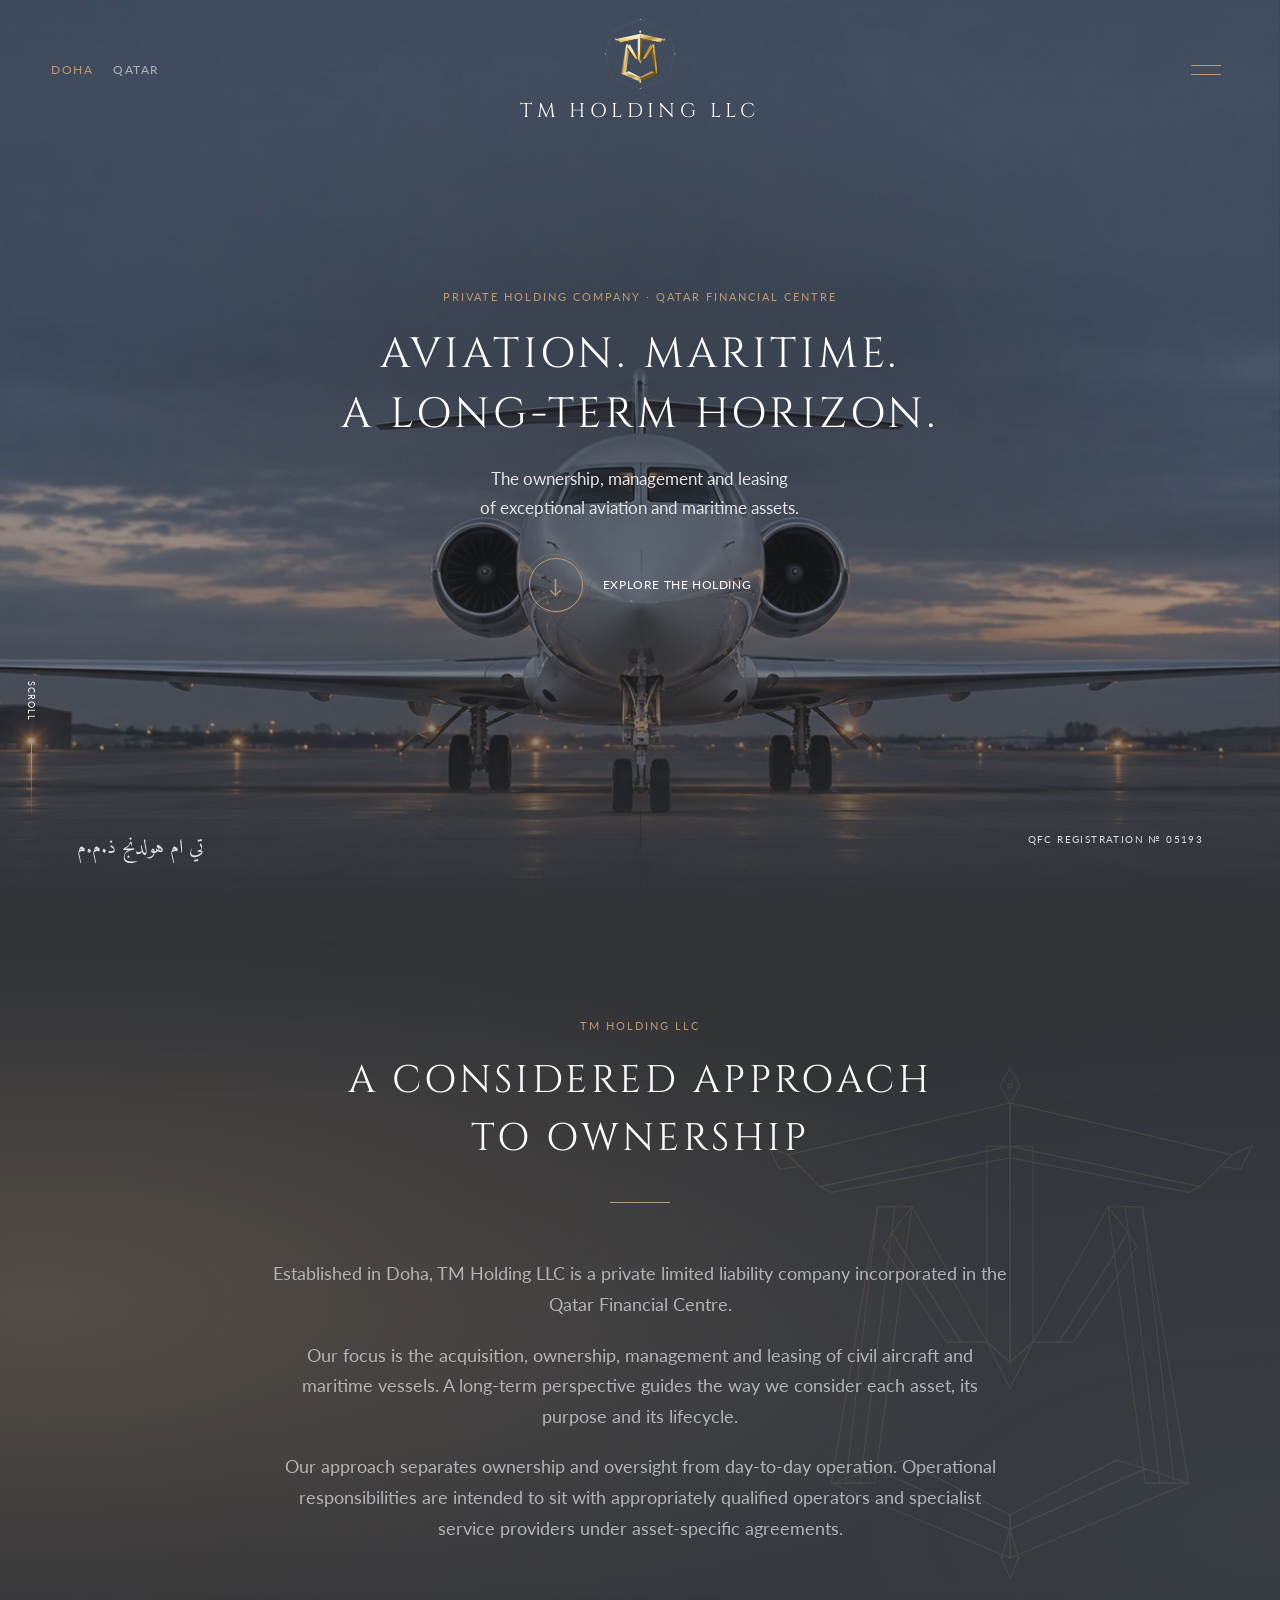
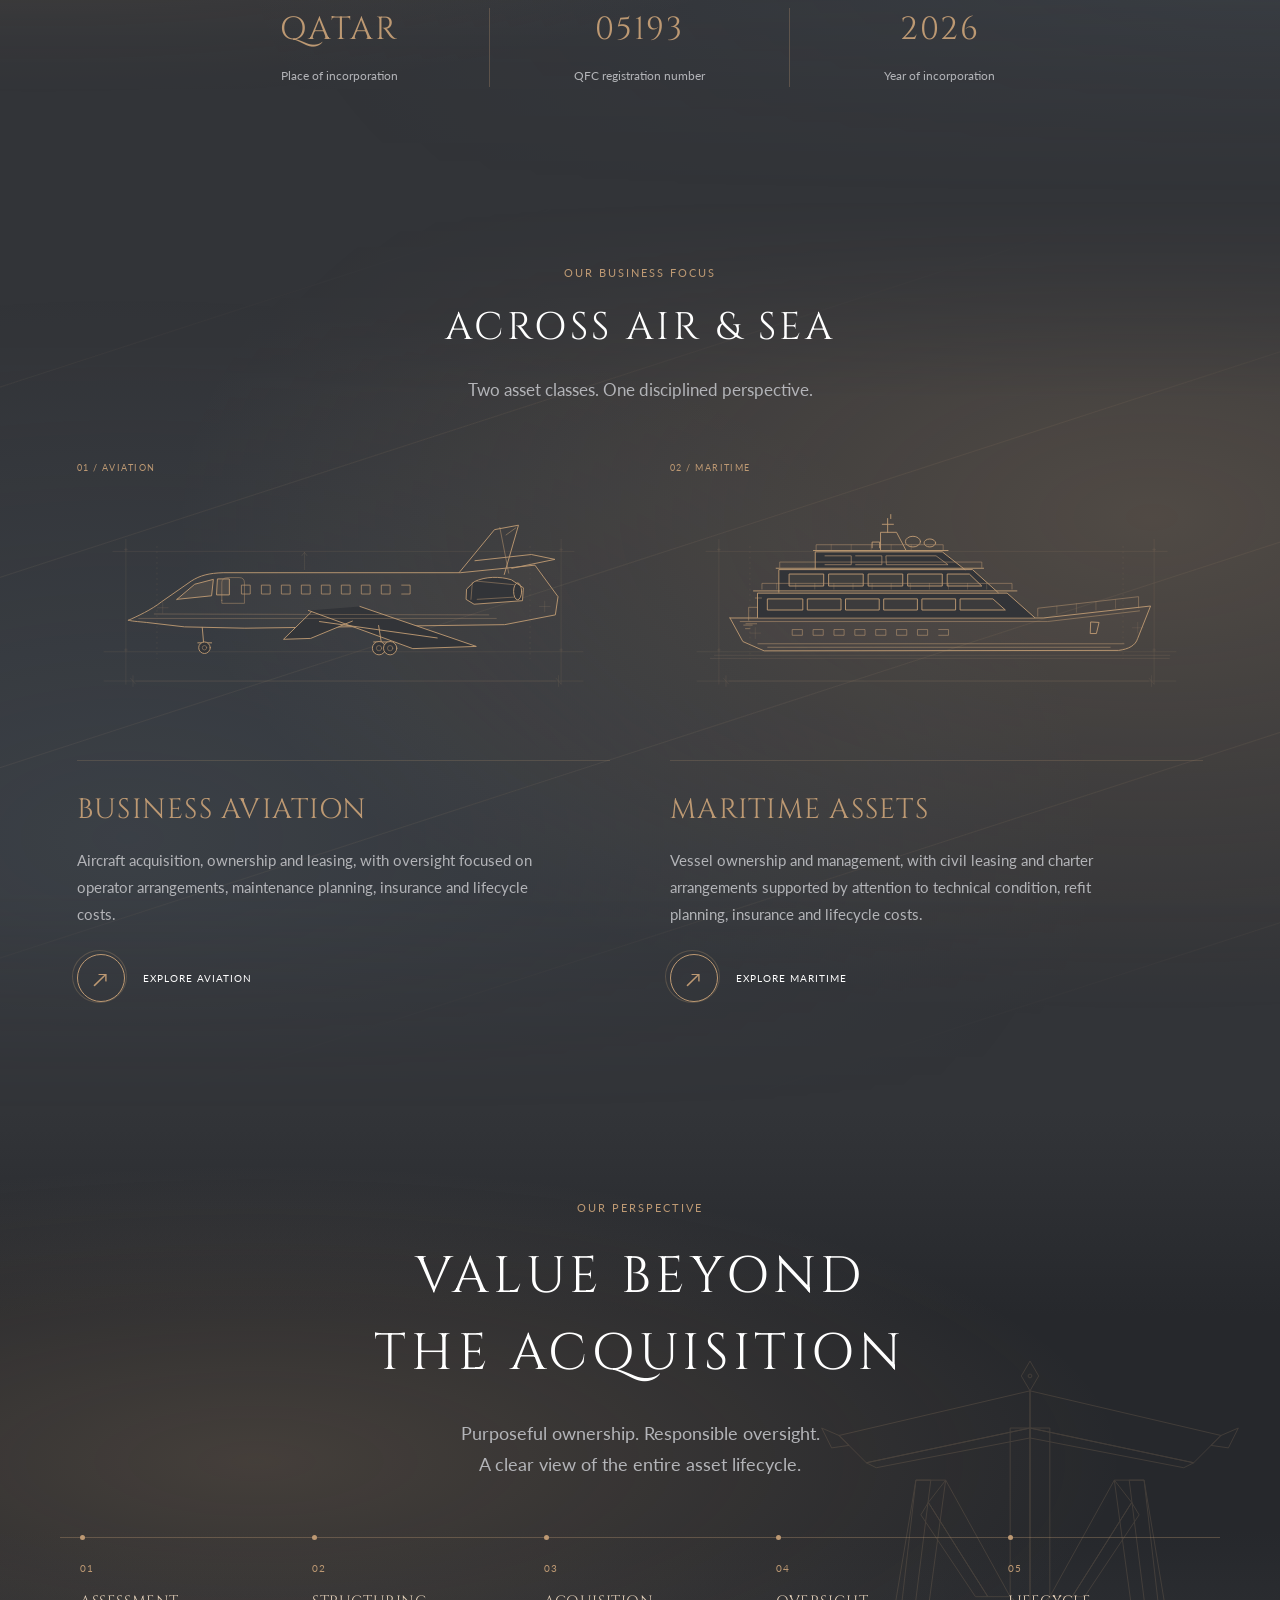
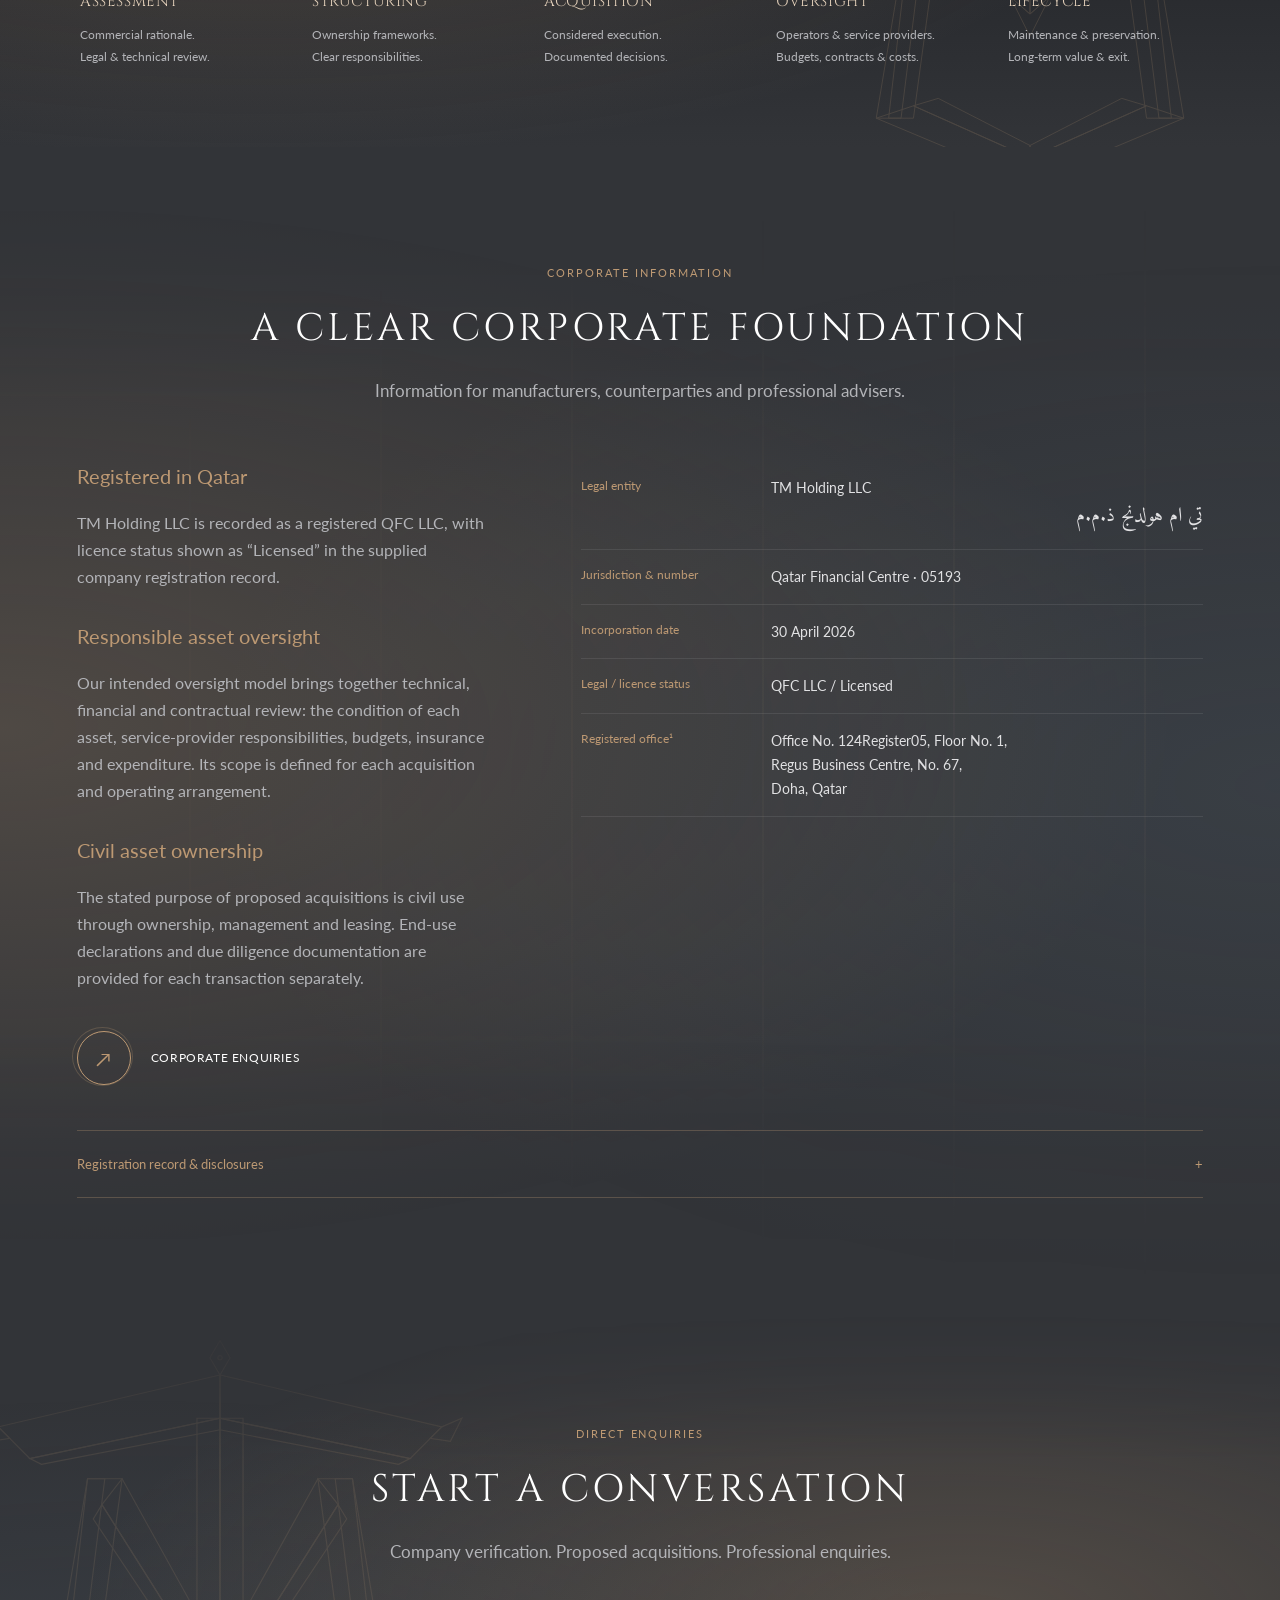
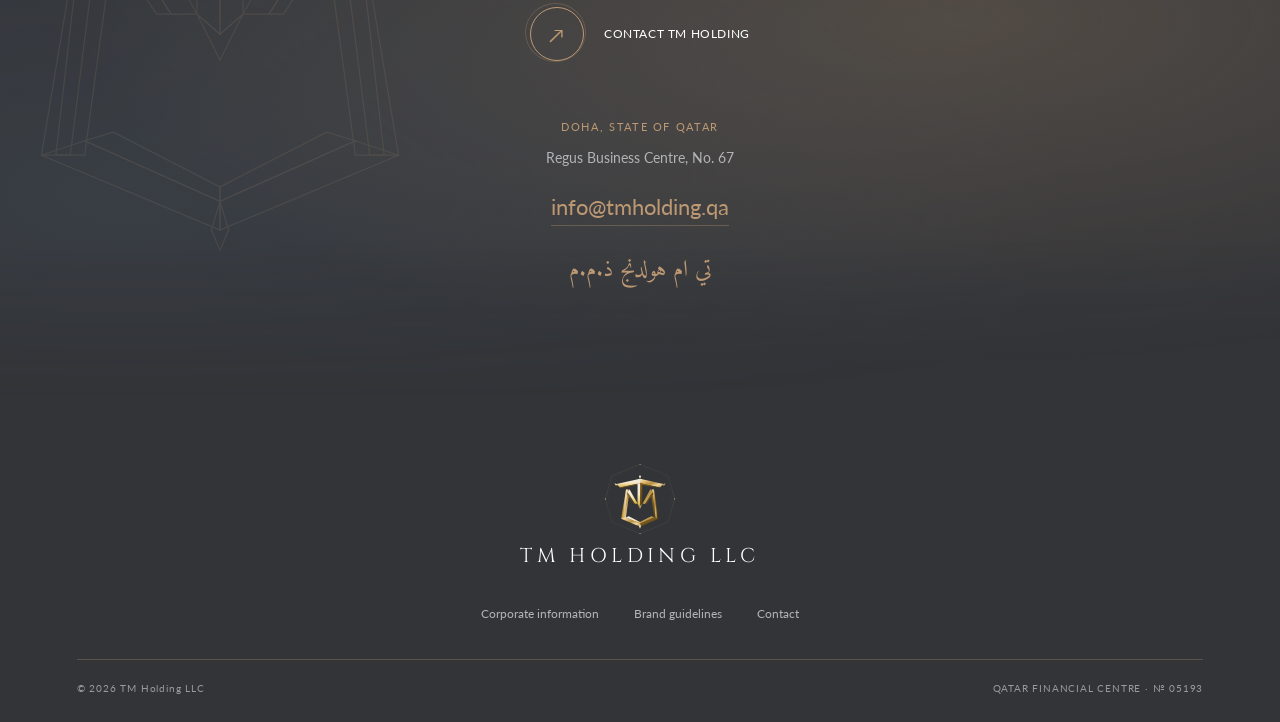
==== commit e4ba3199: "Remove focus illustration caption" ====
--- a/index.html
+++ b/index.html
@@ -3,7 +3,7 @@
 <nav id="navigation" aria-label="Main navigation" hidden><button class="menu-close" aria-label="Close navigation">×</button><span class="eyebrow">TM HOLDING LLC</span><a href="#company">The holding</a><a href="#focus">Aviation & maritime</a><a href="#governance">Corporate information</a><a href="#contact">Contact</a><a class="nav-small" href="brandbook/">Brand guidelines ↗</a><span class="nav-bottom">DOHA, QATAR · QFC № 05193</span></nav>
 <main id="main"><section class="hero"><img class="hero-photo" src="assets/images/aviation-hero.webp" alt="Illustrative head-on view of a business jet on an airport apron" fetchpriority="high"><div class="hero-shade"></div><div class="hero-copy"><p class="eyebrow intro-reveal">PRIVATE HOLDING COMPANY · QATAR FINANCIAL CENTRE</p><h1 class="intro-reveal">Aviation. Maritime.<br>A long-term horizon.</h1><p class="hero-description intro-reveal">The ownership, management and leasing<br>of exceptional aviation and maritime assets.</p><a class="circle-link intro-reveal" href="#company"><span class="ring">↓</span><span>EXPLORE THE HOLDING</span></a></div><div class="hero-bottom"><span lang="ar" dir="rtl">تي ام هولدنج ذ.م.م</span><span>QFC REGISTRATION № 05193</span></div><a class="scroll-cue" href="#company">SCROLL<span></span></a></section>
 <section class="intro section" id="company"><div class="ambient ambient-identity" aria-hidden="true"></div><div class="section-top reveal"><span class="eyebrow">TM HOLDING LLC</span><h2>A considered approach<br>to ownership</h2><span class="ornament"></span></div><div class="intro-prose reveal"><p>Established in Doha, TM Holding LLC is a private limited liability company incorporated in the Qatar Financial Centre.</p><p>Our focus is the acquisition, ownership, management and leasing of civil aircraft and maritime vessels. A long-term perspective guides the way we consider each asset, its purpose and its lifecycle.</p><p>Our approach separates ownership and oversight from day-to-day operation. Operational responsibilities are intended to sit with appropriately qualified operators and specialist service providers under asset-specific agreements.</p></div><div class="facts reveal"><div><strong>QATAR</strong><span>Place of incorporation</span></div><div><strong>05193</strong><span>QFC registration number</span></div><div><strong>2026</strong><span>Year of incorporation</span></div></div></section>
-<section class="focus section" id="focus"><div class="ambient ambient-horizon" aria-hidden="true"></div><div class="section-top reveal"><span class="eyebrow">OUR BUSINESS FOCUS</span><h2>Across air & sea</h2><p>Two asset classes. One disciplined perspective.</p></div><div class="asset-grid"><article class="asset asset-feature"><div class="asset-image"><img src="assets/illustrations/aviation-profile.svg?v=20261009-15" alt="Illustrative business jet profile drawn in fine bronze lines" loading="lazy"><span>01 / AVIATION</span></div><div class="asset-copy"><h3>Business aviation</h3><p>Aircraft acquisition, ownership and leasing, with oversight focused on operator arrangements, maintenance planning, insurance and lifecycle costs.</p><button class="circle-link" data-asset="aviation"><span class="ring">↗</span><span>EXPLORE AVIATION</span></button></div></article><article class="asset asset-feature"><div class="asset-image"><img src="assets/illustrations/maritime-profile.svg?v=20261009-15" alt="Illustrative motor yacht profile drawn in fine bronze lines" loading="lazy"><span>02 / MARITIME</span></div><div class="asset-copy"><h3>Maritime assets</h3><p>Vessel ownership and management, with civil leasing and charter arrangements supported by attention to technical condition, refit planning, insurance and lifecycle costs.</p><button class="circle-link" data-asset="maritime"><span class="ring">↗</span><span>EXPLORE MARITIME</span></button></div></article></div><p class="image-note">Imagery illustrates our areas of focus and does not represent an owned or operating fleet.</p></section>
+<section class="focus section" id="focus"><div class="ambient ambient-horizon" aria-hidden="true"></div><div class="section-top reveal"><span class="eyebrow">OUR BUSINESS FOCUS</span><h2>Across air & sea</h2><p>Two asset classes. One disciplined perspective.</p></div><div class="asset-grid"><article class="asset asset-feature"><div class="asset-image"><img src="assets/illustrations/aviation-profile.svg?v=20261009-15" alt="Illustrative business jet profile drawn in fine bronze lines" loading="lazy"><span>01 / AVIATION</span></div><div class="asset-copy"><h3>Business aviation</h3><p>Aircraft acquisition, ownership and leasing, with oversight focused on operator arrangements, maintenance planning, insurance and lifecycle costs.</p><button class="circle-link" data-asset="aviation"><span class="ring">↗</span><span>EXPLORE AVIATION</span></button></div></article><article class="asset asset-feature"><div class="asset-image"><img src="assets/illustrations/maritime-profile.svg?v=20261009-15" alt="Illustrative motor yacht profile drawn in fine bronze lines" loading="lazy"><span>02 / MARITIME</span></div><div class="asset-copy"><h3>Maritime assets</h3><p>Vessel ownership and management, with civil leasing and charter arrangements supported by attention to technical condition, refit planning, insurance and lifecycle costs.</p><button class="circle-link" data-asset="maritime"><span class="ring">↗</span><span>EXPLORE MARITIME</span></button></div></article></div></section>
 <section class="statement"><div class="statement-inner reveal"><span class="eyebrow">OUR PERSPECTIVE</span><h2>Value beyond<br>the acquisition</h2><p>Purposeful ownership. Responsible oversight.<br>A clear view of the entire asset lifecycle.</p><ol class="lifecycle" aria-label="Our approach to the asset lifecycle"><li><span class="lifecycle-number">01</span><h3>Assessment</h3><p>Commercial rationale.<br>Legal &amp; technical review.</p></li><li><span class="lifecycle-number">02</span><h3>Structuring</h3><p>Ownership frameworks.<br>Clear responsibilities.</p></li><li><span class="lifecycle-number">03</span><h3>Acquisition</h3><p>Considered execution.<br>Documented decisions.</p></li><li><span class="lifecycle-number">04</span><h3>Oversight</h3><p>Operators &amp; service providers.<br>Budgets, contracts &amp; costs.</p></li><li><span class="lifecycle-number">05</span><h3>Lifecycle</h3><p>Maintenance &amp; preservation.<br>Long-term value &amp; exit.</p></li></ol></div><img class="statement-watermark" src="assets/brand/tm-contour.svg?v=20261009-15" alt="" aria-hidden="true"></section>
 <section class="governance section" id="governance"><div class="ambient ambient-architecture" aria-hidden="true"></div><div class="section-top reveal"><span class="eyebrow">CORPORATE INFORMATION</span><h2>A clear corporate foundation</h2><p>Information for manufacturers, counterparties and professional advisers.</p></div><div class="governance-grid"><div class="governance-copy reveal"><h3>Registered in Qatar</h3><p>TM Holding LLC is recorded as a registered QFC LLC, with licence status shown as “Licensed” in the supplied company registration record.</p><h3>Responsible asset oversight</h3><p>Our intended oversight model brings together technical, financial and contractual review: the condition of each asset, service-provider responsibilities, budgets, insurance and expenditure. Its scope is defined for each acquisition and operating arrangement.</p><h3>Civil asset ownership</h3><p>The stated purpose of proposed acquisitions is civil use through ownership, management and leasing. End-use declarations and due diligence documentation are provided for each transaction separately.</p><a class="circle-link" href="#contact"><span class="ring">↗</span><span>CORPORATE ENQUIRIES</span></a></div><div class="reveal"><dl class="registry"><div><dt>Legal entity</dt><dd>TM Holding LLC<span lang="ar" dir="rtl">تي ام هولدنج ذ.م.م</span></dd></div><div><dt>Jurisdiction &amp; number</dt><dd>Qatar Financial Centre · 05193</dd></div><div><dt>Incorporation date</dt><dd>30 April 2026</dd></div><div><dt>Legal / licence status</dt><dd>QFC LLC / Licensed</dd></div><div><dt>Registered office¹</dt><dd>Office No. 124Register05, Floor No. 1,<br>Regus Business Centre, No. 67,<br>Doha, Qatar</dd></div></dl></div></div><details class="disclosures reveal"><summary>Registration record & disclosures <span>+</span></summary><p>The registered office is reproduced exactly as printed in the supplied record, including “124Register05”. Current registration status and licensed activities should be verified directly with QFC. Registration does not itself establish financial-services authorisation, an air operator certificate or maritime operating approval. This website is a corporate introduction, not an investment offer or a certification of regulatory compliance.</p></details></section>
 <section class="contact section" id="contact"><div class="ambient ambient-identity" aria-hidden="true"></div><div class="section-top reveal"><span class="eyebrow">DIRECT ENQUIRIES</span><h2>Start a conversation</h2><p>Company verification. Proposed acquisitions. Professional enquiries.</p><button class="circle-link" data-open-contact><span class="ring">↗</span><span>CONTACT TM HOLDING</span></button></div><div class="contact-location reveal"><span>DOHA, STATE OF QATAR</span><p>Regus Business Centre, No. 67</p><a class="contact-email" href="mailto:info@tmholding.qa">info@tmholding.qa</a><span lang="ar" dir="rtl">تي ام هولدنج ذ.م.م</span></div></section></main>
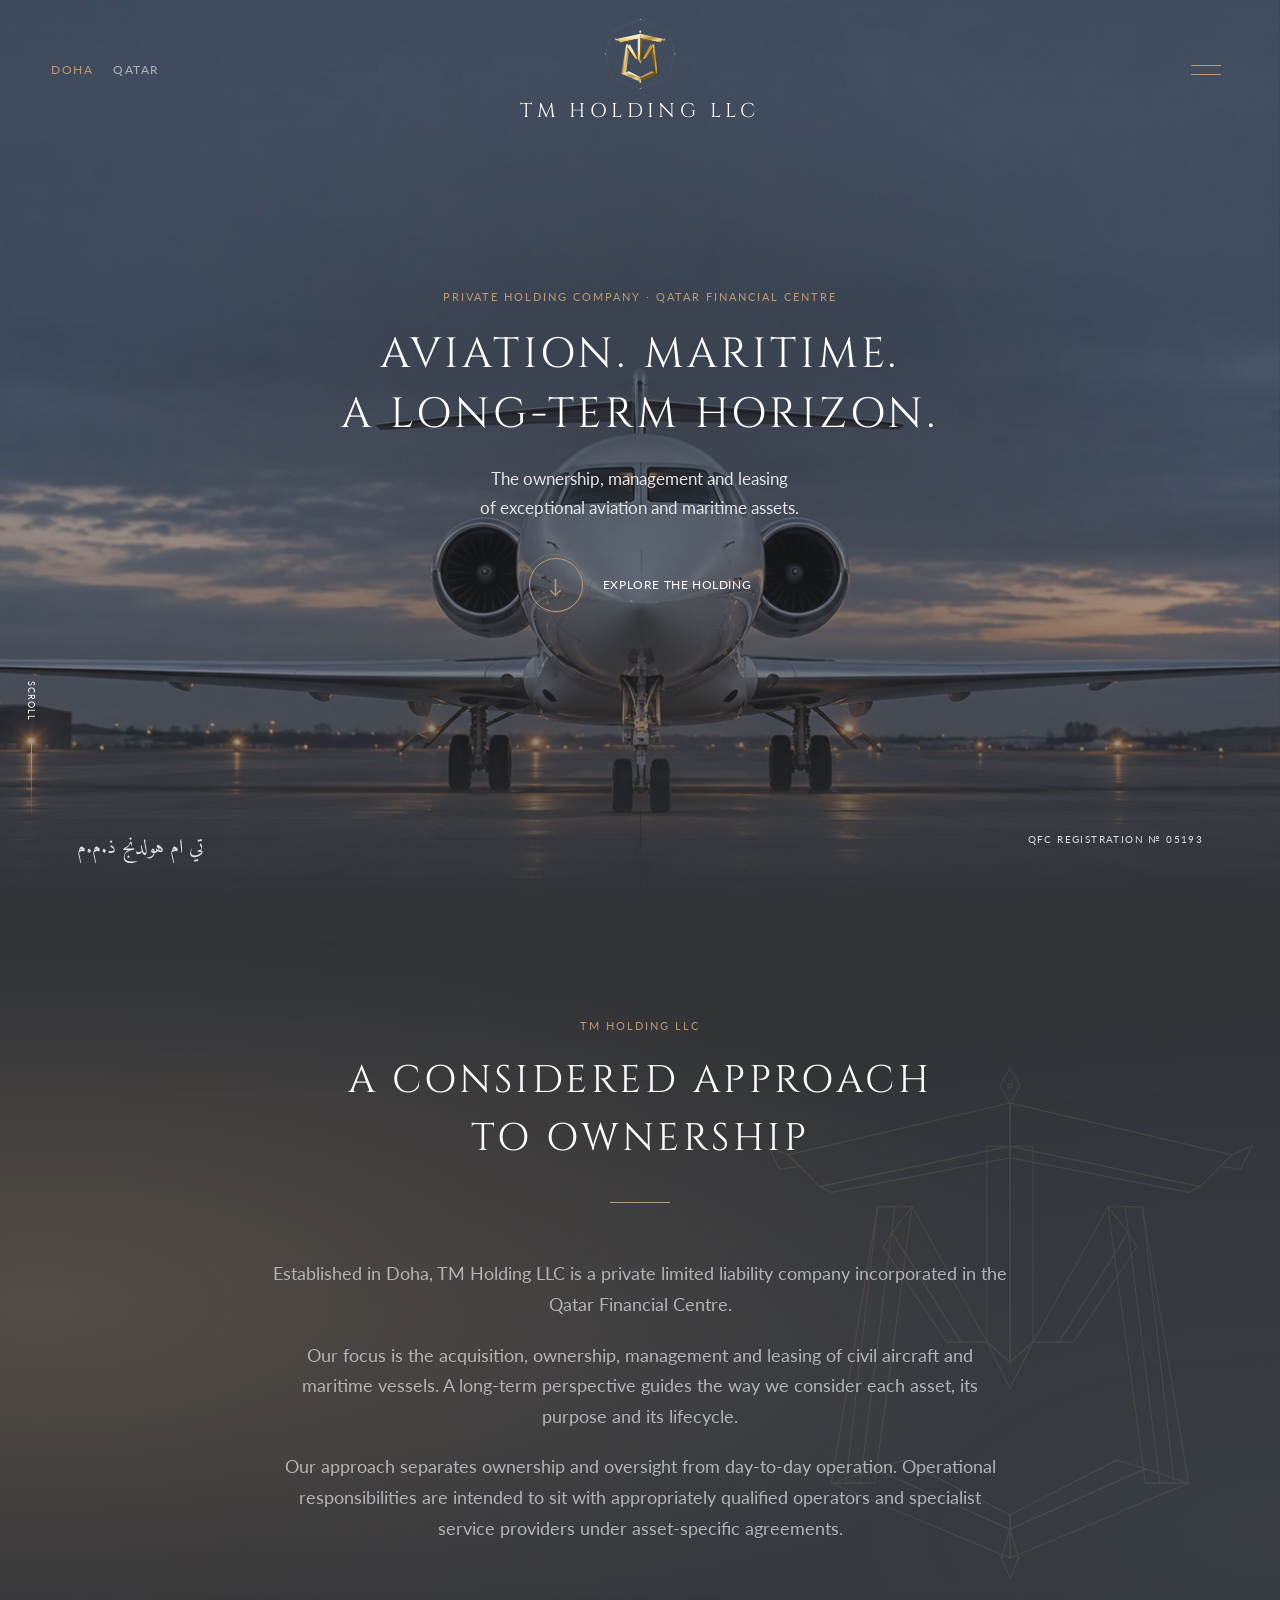
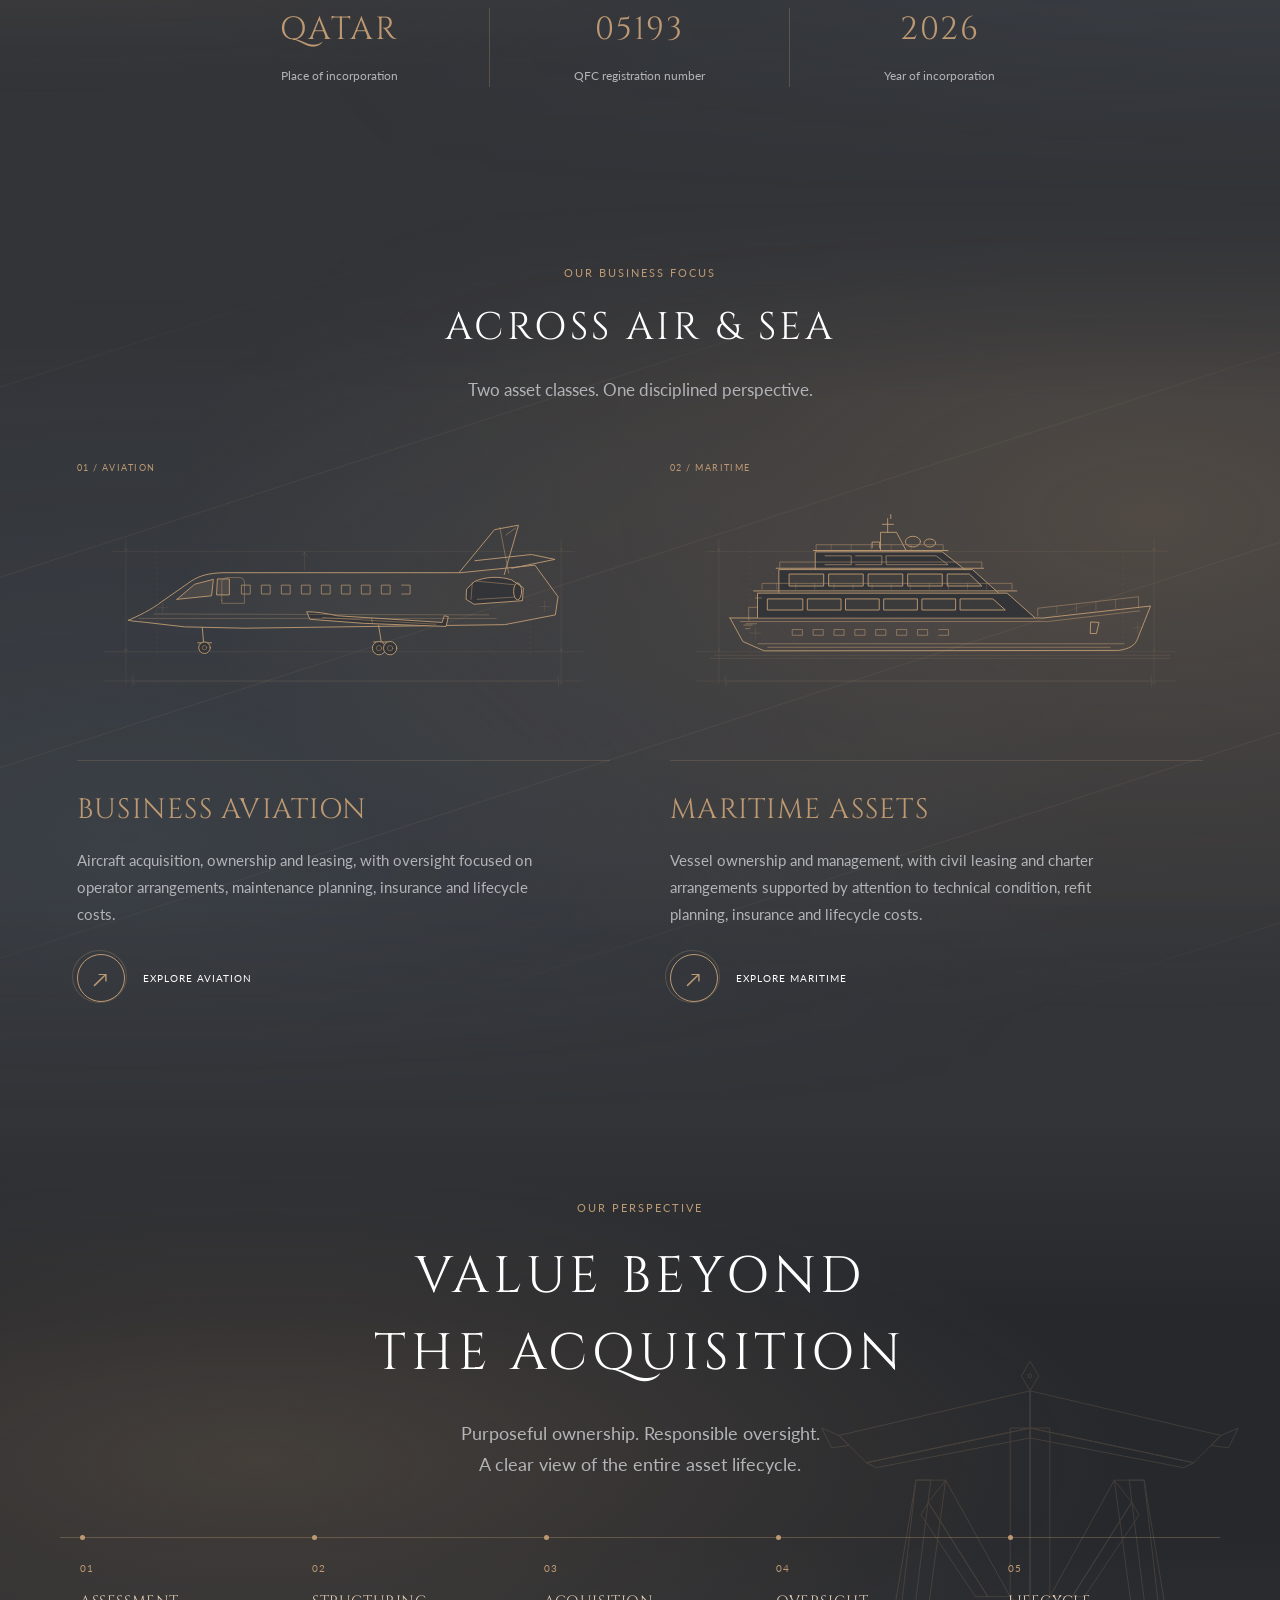
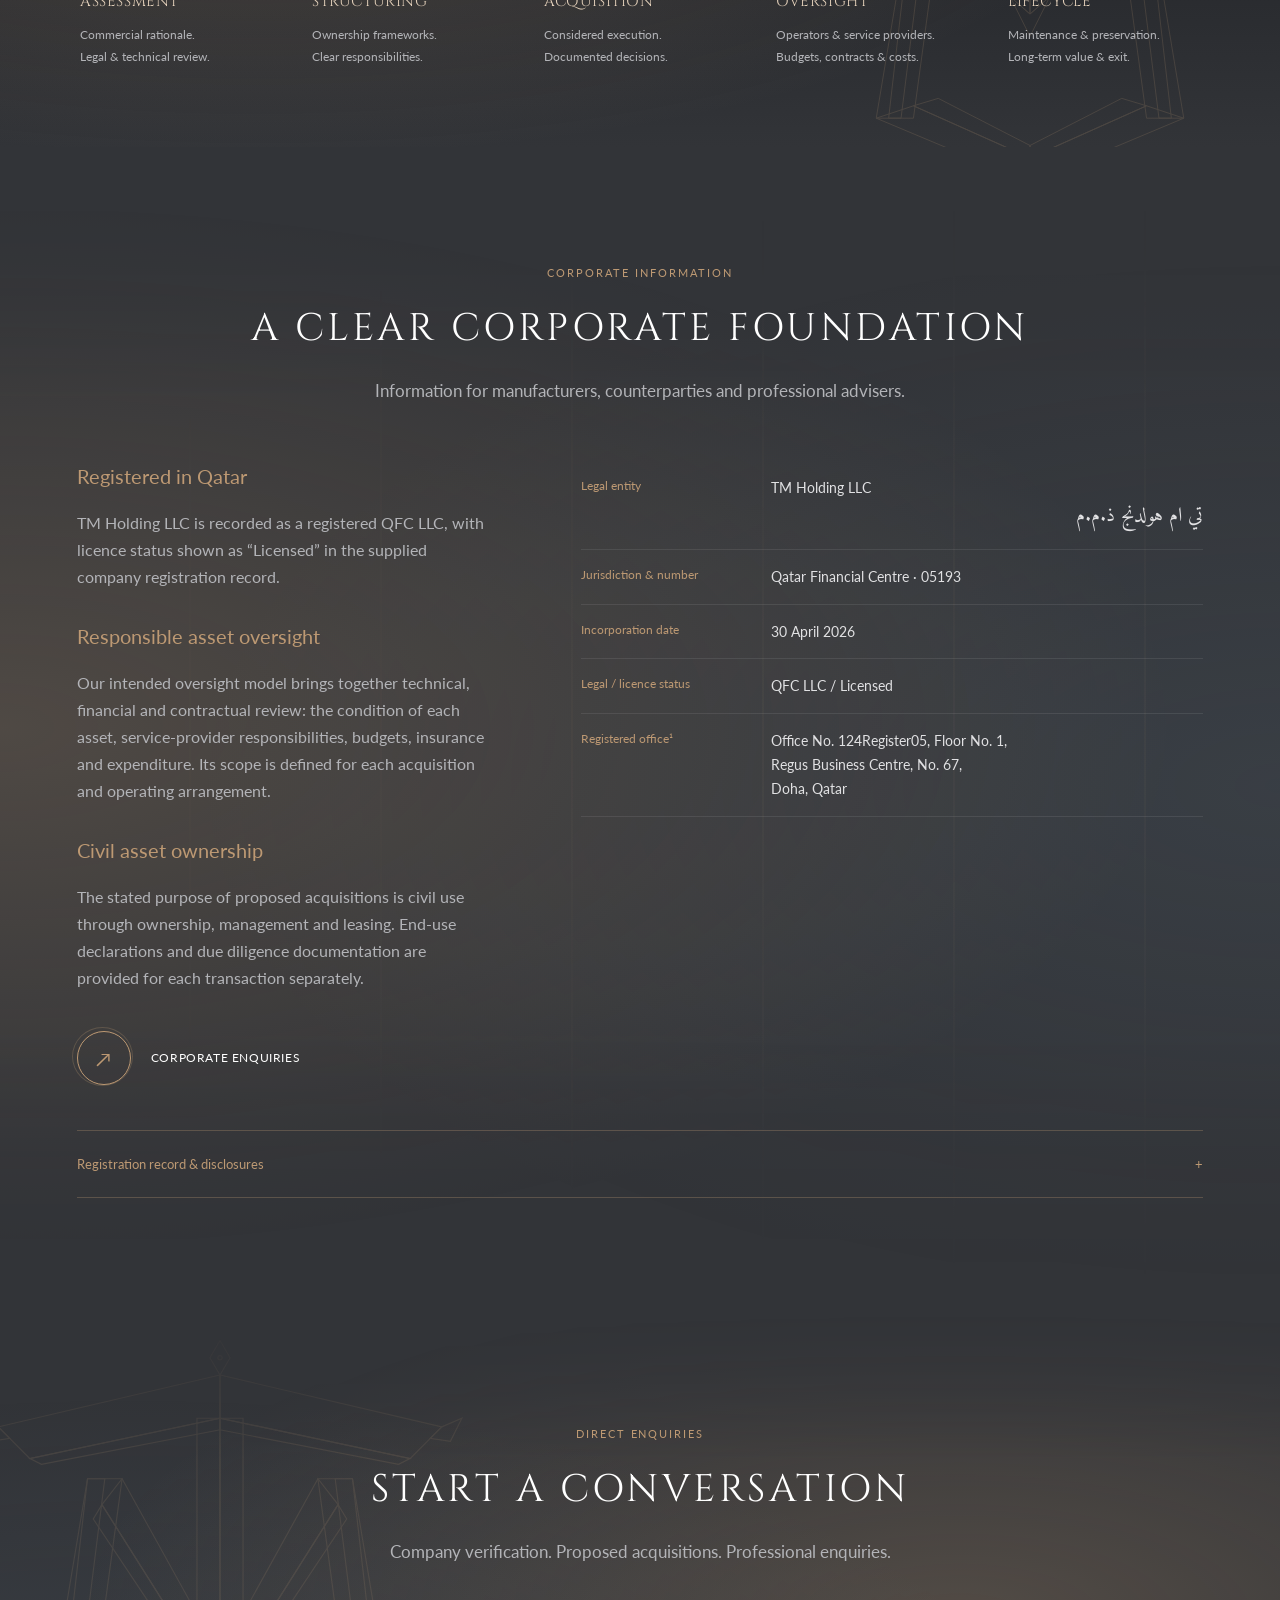
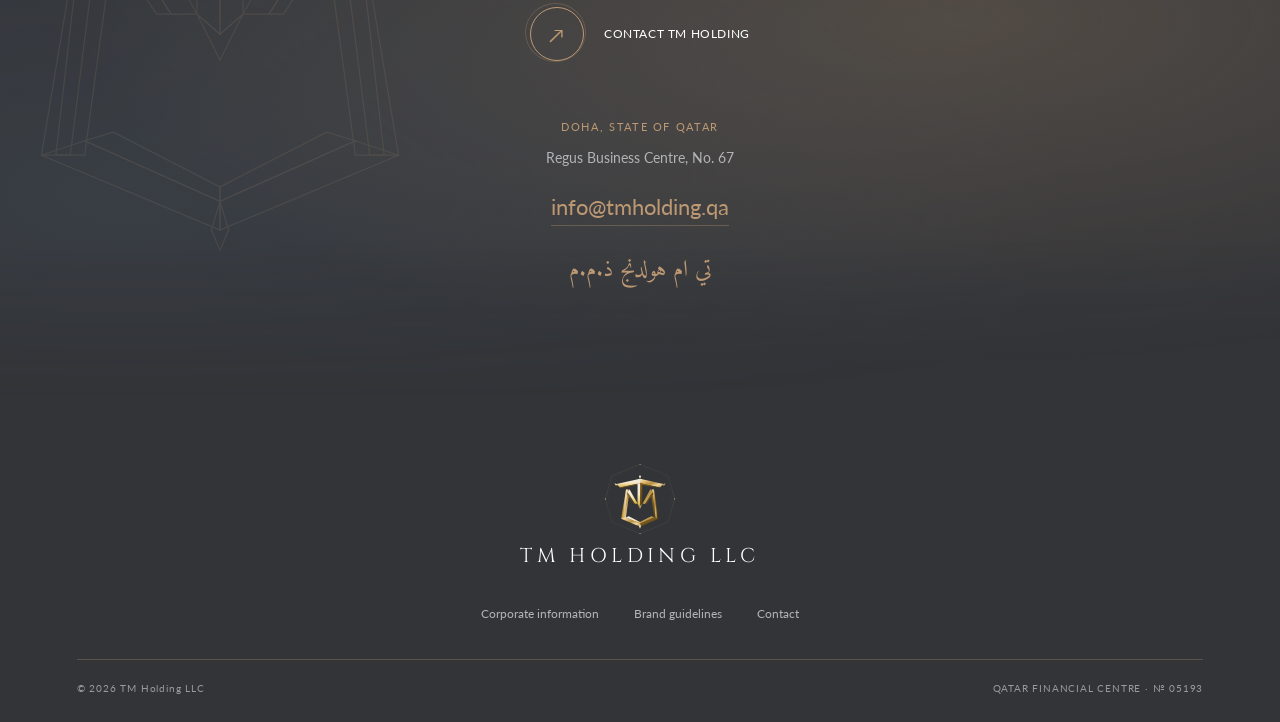
==== commit feb82de1: "Correct aircraft wing profile to a shallow swept geometry" ====
--- a/index.html
+++ b/index.html
@@ -3,7 +3,7 @@
 <nav id="navigation" aria-label="Main navigation" hidden><button class="menu-close" aria-label="Close navigation">×</button><span class="eyebrow">TM HOLDING LLC</span><a href="#company">The holding</a><a href="#focus">Aviation & maritime</a><a href="#governance">Corporate information</a><a href="#contact">Contact</a><a class="nav-small" href="brandbook/">Brand guidelines ↗</a><span class="nav-bottom">DOHA, QATAR · QFC № 05193</span></nav>
 <main id="main"><section class="hero"><img class="hero-photo" src="assets/images/aviation-hero.webp" alt="Illustrative head-on view of a business jet on an airport apron" fetchpriority="high"><div class="hero-shade"></div><div class="hero-copy"><p class="eyebrow intro-reveal">PRIVATE HOLDING COMPANY · QATAR FINANCIAL CENTRE</p><h1 class="intro-reveal">Aviation. Maritime.<br>A long-term horizon.</h1><p class="hero-description intro-reveal">The ownership, management and leasing<br>of exceptional aviation and maritime assets.</p><a class="circle-link intro-reveal" href="#company"><span class="ring">↓</span><span>EXPLORE THE HOLDING</span></a></div><div class="hero-bottom"><span lang="ar" dir="rtl">تي ام هولدنج ذ.م.م</span><span>QFC REGISTRATION № 05193</span></div><a class="scroll-cue" href="#company">SCROLL<span></span></a></section>
 <section class="intro section" id="company"><div class="ambient ambient-identity" aria-hidden="true"></div><div class="section-top reveal"><span class="eyebrow">TM HOLDING LLC</span><h2>A considered approach<br>to ownership</h2><span class="ornament"></span></div><div class="intro-prose reveal"><p>Established in Doha, TM Holding LLC is a private limited liability company incorporated in the Qatar Financial Centre.</p><p>Our focus is the acquisition, ownership, management and leasing of civil aircraft and maritime vessels. A long-term perspective guides the way we consider each asset, its purpose and its lifecycle.</p><p>Our approach separates ownership and oversight from day-to-day operation. Operational responsibilities are intended to sit with appropriately qualified operators and specialist service providers under asset-specific agreements.</p></div><div class="facts reveal"><div><strong>QATAR</strong><span>Place of incorporation</span></div><div><strong>05193</strong><span>QFC registration number</span></div><div><strong>2026</strong><span>Year of incorporation</span></div></div></section>
-<section class="focus section" id="focus"><div class="ambient ambient-horizon" aria-hidden="true"></div><div class="section-top reveal"><span class="eyebrow">OUR BUSINESS FOCUS</span><h2>Across air & sea</h2><p>Two asset classes. One disciplined perspective.</p></div><div class="asset-grid"><article class="asset asset-feature"><div class="asset-image"><img src="assets/illustrations/aviation-profile.svg?v=20261009-15" alt="Illustrative business jet profile drawn in fine bronze lines" loading="lazy"><span>01 / AVIATION</span></div><div class="asset-copy"><h3>Business aviation</h3><p>Aircraft acquisition, ownership and leasing, with oversight focused on operator arrangements, maintenance planning, insurance and lifecycle costs.</p><button class="circle-link" data-asset="aviation"><span class="ring">↗</span><span>EXPLORE AVIATION</span></button></div></article><article class="asset asset-feature"><div class="asset-image"><img src="assets/illustrations/maritime-profile.svg?v=20261009-15" alt="Illustrative motor yacht profile drawn in fine bronze lines" loading="lazy"><span>02 / MARITIME</span></div><div class="asset-copy"><h3>Maritime assets</h3><p>Vessel ownership and management, with civil leasing and charter arrangements supported by attention to technical condition, refit planning, insurance and lifecycle costs.</p><button class="circle-link" data-asset="maritime"><span class="ring">↗</span><span>EXPLORE MARITIME</span></button></div></article></div></section>
+<section class="focus section" id="focus"><div class="ambient ambient-horizon" aria-hidden="true"></div><div class="section-top reveal"><span class="eyebrow">OUR BUSINESS FOCUS</span><h2>Across air & sea</h2><p>Two asset classes. One disciplined perspective.</p></div><div class="asset-grid"><article class="asset asset-feature"><div class="asset-image"><img src="assets/illustrations/aviation-profile.svg?v=20261009-16" alt="Illustrative business jet profile drawn in fine bronze lines" loading="lazy"><span>01 / AVIATION</span></div><div class="asset-copy"><h3>Business aviation</h3><p>Aircraft acquisition, ownership and leasing, with oversight focused on operator arrangements, maintenance planning, insurance and lifecycle costs.</p><button class="circle-link" data-asset="aviation"><span class="ring">↗</span><span>EXPLORE AVIATION</span></button></div></article><article class="asset asset-feature"><div class="asset-image"><img src="assets/illustrations/maritime-profile.svg?v=20261009-15" alt="Illustrative motor yacht profile drawn in fine bronze lines" loading="lazy"><span>02 / MARITIME</span></div><div class="asset-copy"><h3>Maritime assets</h3><p>Vessel ownership and management, with civil leasing and charter arrangements supported by attention to technical condition, refit planning, insurance and lifecycle costs.</p><button class="circle-link" data-asset="maritime"><span class="ring">↗</span><span>EXPLORE MARITIME</span></button></div></article></div></section>
 <section class="statement"><div class="statement-inner reveal"><span class="eyebrow">OUR PERSPECTIVE</span><h2>Value beyond<br>the acquisition</h2><p>Purposeful ownership. Responsible oversight.<br>A clear view of the entire asset lifecycle.</p><ol class="lifecycle" aria-label="Our approach to the asset lifecycle"><li><span class="lifecycle-number">01</span><h3>Assessment</h3><p>Commercial rationale.<br>Legal &amp; technical review.</p></li><li><span class="lifecycle-number">02</span><h3>Structuring</h3><p>Ownership frameworks.<br>Clear responsibilities.</p></li><li><span class="lifecycle-number">03</span><h3>Acquisition</h3><p>Considered execution.<br>Documented decisions.</p></li><li><span class="lifecycle-number">04</span><h3>Oversight</h3><p>Operators &amp; service providers.<br>Budgets, contracts &amp; costs.</p></li><li><span class="lifecycle-number">05</span><h3>Lifecycle</h3><p>Maintenance &amp; preservation.<br>Long-term value &amp; exit.</p></li></ol></div><img class="statement-watermark" src="assets/brand/tm-contour.svg?v=20261009-15" alt="" aria-hidden="true"></section>
 <section class="governance section" id="governance"><div class="ambient ambient-architecture" aria-hidden="true"></div><div class="section-top reveal"><span class="eyebrow">CORPORATE INFORMATION</span><h2>A clear corporate foundation</h2><p>Information for manufacturers, counterparties and professional advisers.</p></div><div class="governance-grid"><div class="governance-copy reveal"><h3>Registered in Qatar</h3><p>TM Holding LLC is recorded as a registered QFC LLC, with licence status shown as “Licensed” in the supplied company registration record.</p><h3>Responsible asset oversight</h3><p>Our intended oversight model brings together technical, financial and contractual review: the condition of each asset, service-provider responsibilities, budgets, insurance and expenditure. Its scope is defined for each acquisition and operating arrangement.</p><h3>Civil asset ownership</h3><p>The stated purpose of proposed acquisitions is civil use through ownership, management and leasing. End-use declarations and due diligence documentation are provided for each transaction separately.</p><a class="circle-link" href="#contact"><span class="ring">↗</span><span>CORPORATE ENQUIRIES</span></a></div><div class="reveal"><dl class="registry"><div><dt>Legal entity</dt><dd>TM Holding LLC<span lang="ar" dir="rtl">تي ام هولدنج ذ.م.م</span></dd></div><div><dt>Jurisdiction &amp; number</dt><dd>Qatar Financial Centre · 05193</dd></div><div><dt>Incorporation date</dt><dd>30 April 2026</dd></div><div><dt>Legal / licence status</dt><dd>QFC LLC / Licensed</dd></div><div><dt>Registered office¹</dt><dd>Office No. 124Register05, Floor No. 1,<br>Regus Business Centre, No. 67,<br>Doha, Qatar</dd></div></dl></div></div><details class="disclosures reveal"><summary>Registration record & disclosures <span>+</span></summary><p>The registered office is reproduced exactly as printed in the supplied record, including “124Register05”. Current registration status and licensed activities should be verified directly with QFC. Registration does not itself establish financial-services authorisation, an air operator certificate or maritime operating approval. This website is a corporate introduction, not an investment offer or a certification of regulatory compliance.</p></details></section>
 <section class="contact section" id="contact"><div class="ambient ambient-identity" aria-hidden="true"></div><div class="section-top reveal"><span class="eyebrow">DIRECT ENQUIRIES</span><h2>Start a conversation</h2><p>Company verification. Proposed acquisitions. Professional enquiries.</p><button class="circle-link" data-open-contact><span class="ring">↗</span><span>CONTACT TM HOLDING</span></button></div><div class="contact-location reveal"><span>DOHA, STATE OF QATAR</span><p>Regus Business Centre, No. 67</p><a class="contact-email" href="mailto:info@tmholding.qa">info@tmholding.qa</a><span lang="ar" dir="rtl">تي ام هولدنج ذ.م.م</span></div></section></main>
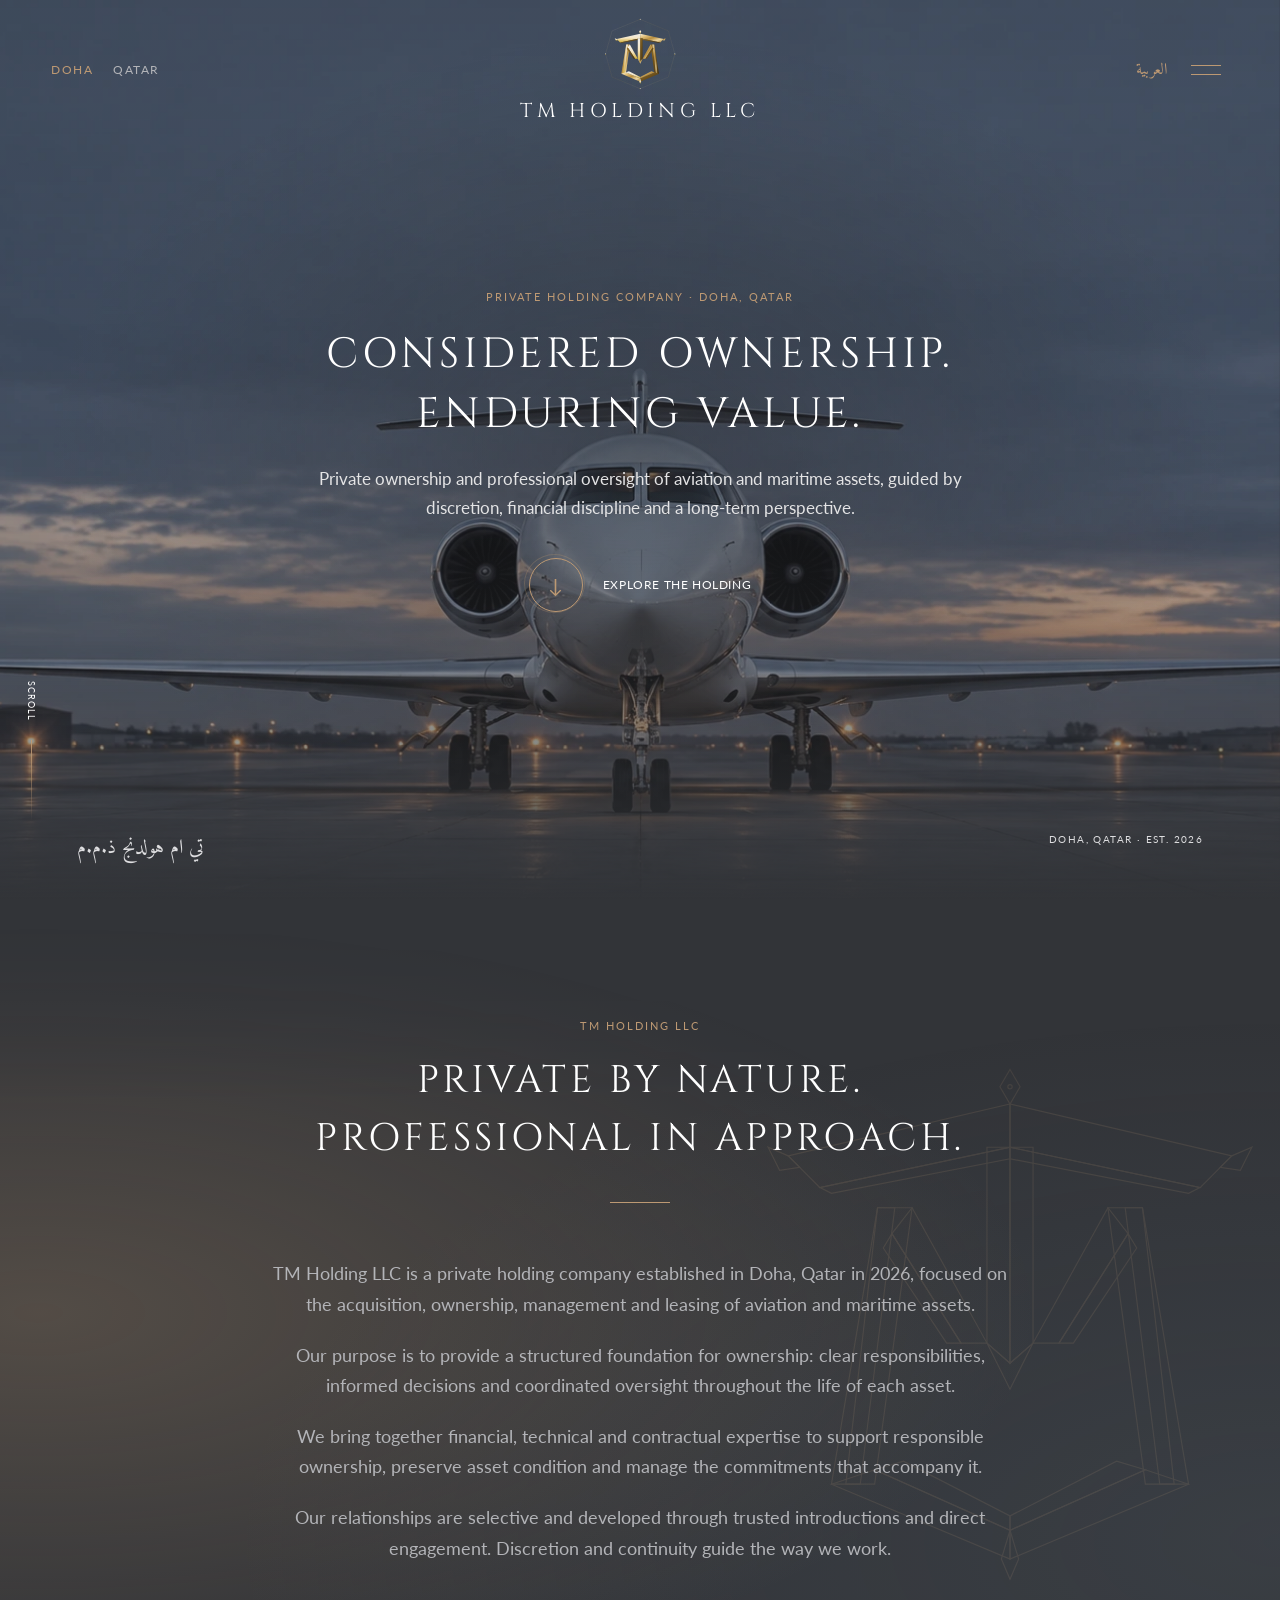
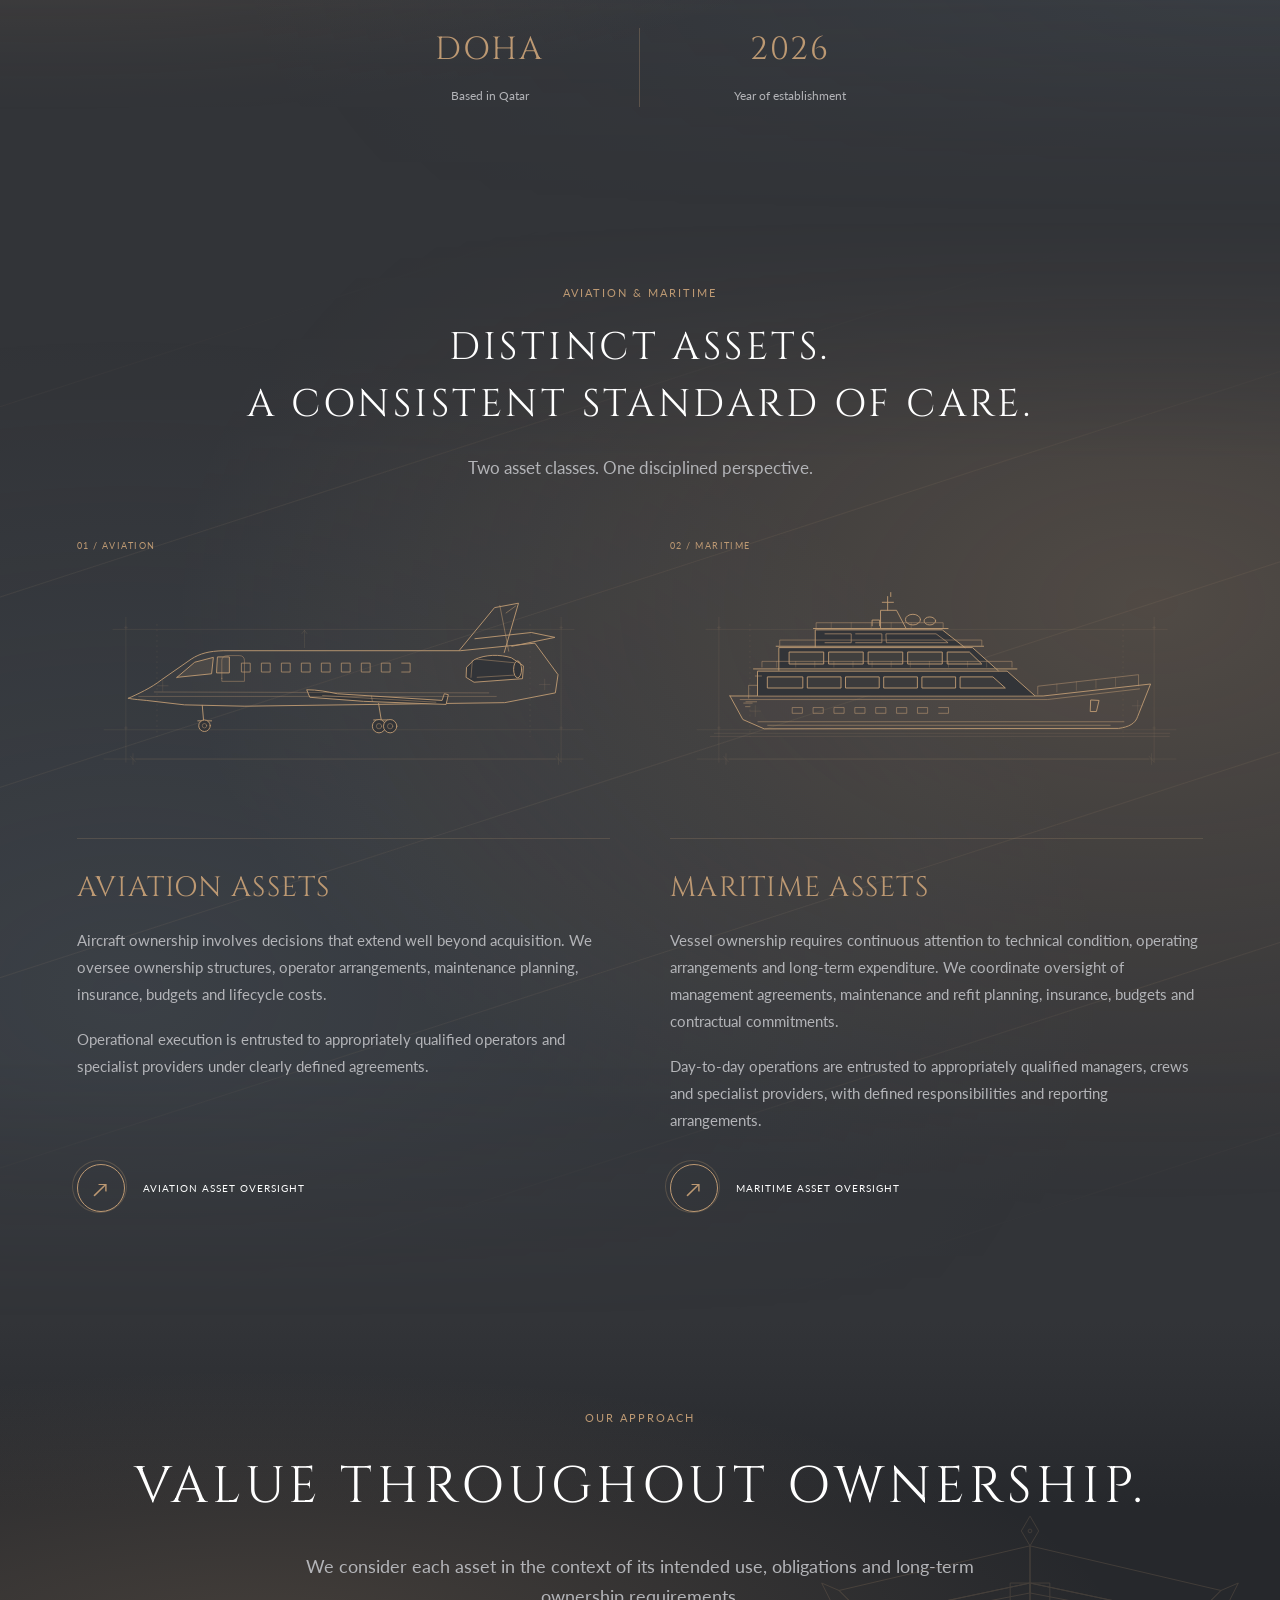
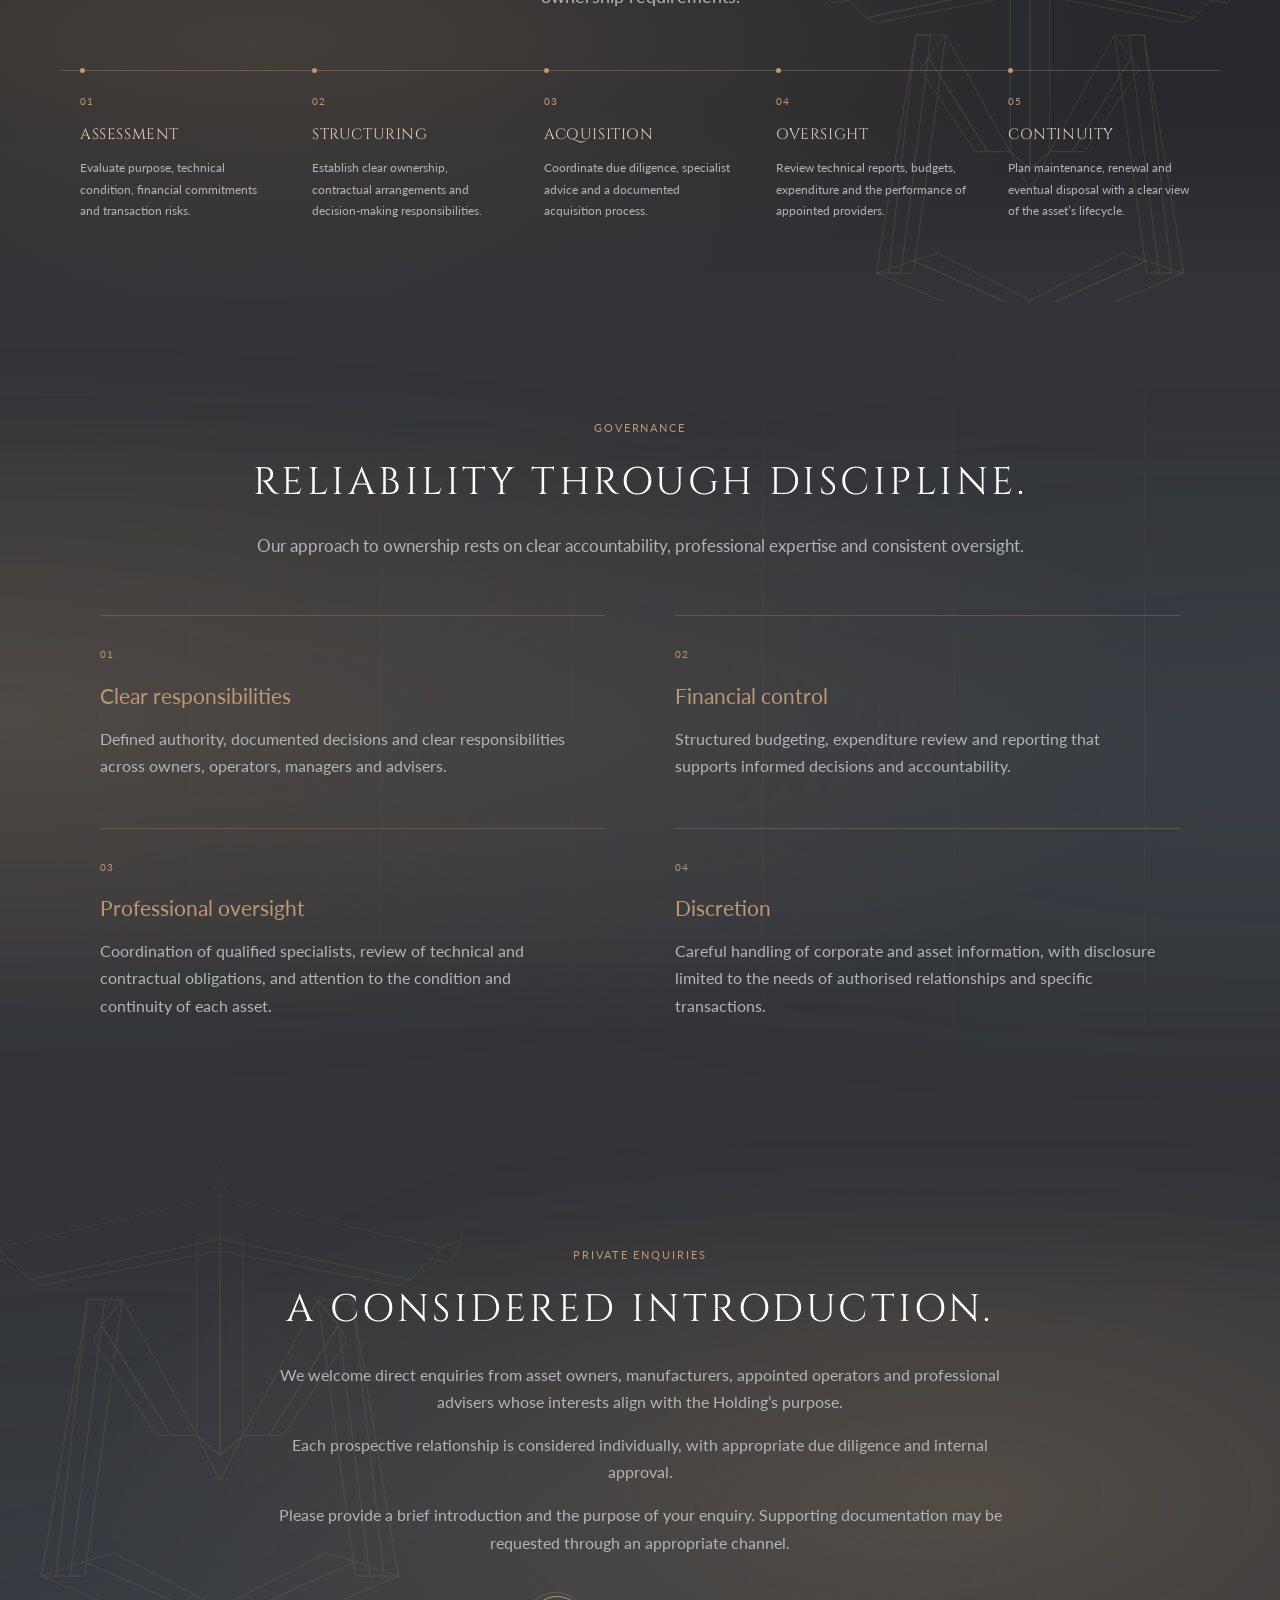
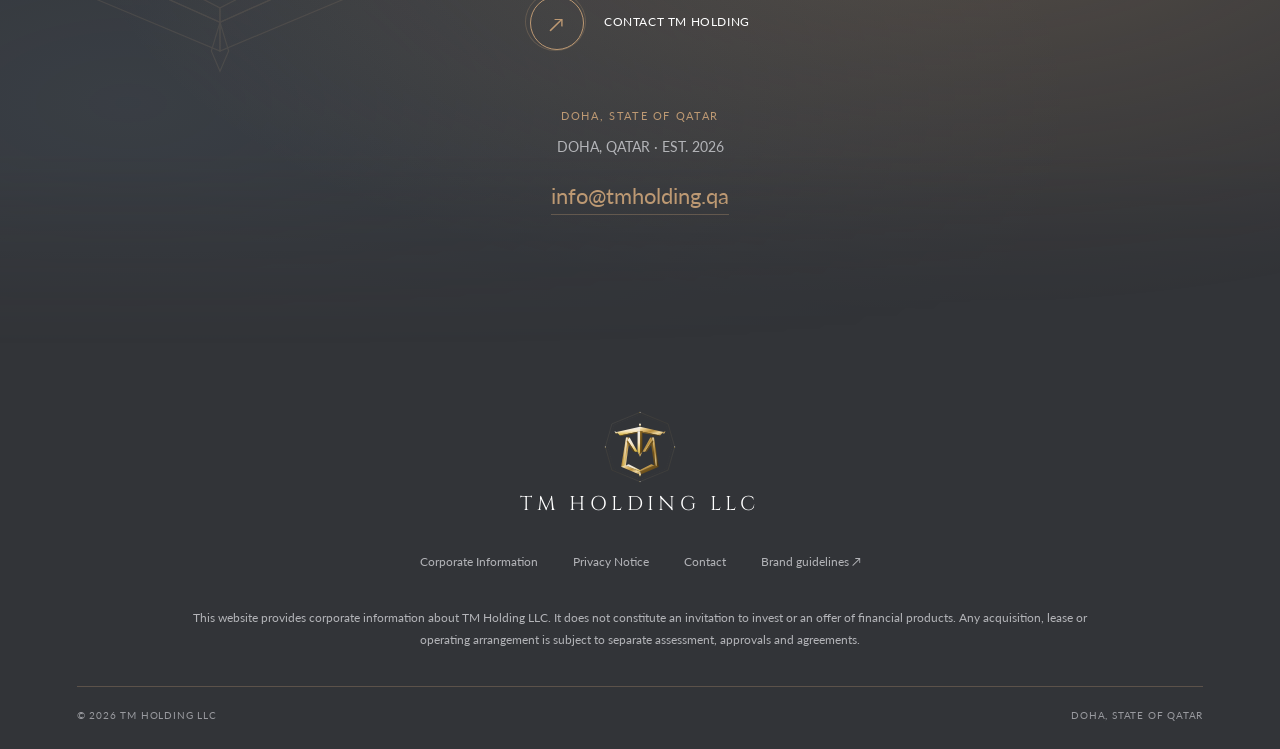
==== commit d5b96142: "Add native Arabic RTL site and client corporate copy revisions" ====
--- a/index.html
+++ b/index.html
@@ -1,12 +1,15 @@
-<!doctype html><html lang="en"><head><meta charset="utf-8"><meta name="viewport" content="width=device-width,initial-scale=1"><title>TM Holding LLC — Aviation & Maritime</title><meta name="description" content="A private Qatar Financial Centre holding company focused on the ownership, management and leasing of civil aviation and maritime assets. QFC registration 05193."><meta name="theme-color" content="#323438"><meta property="og:title" content="TM Holding LLC — Aviation & Maritime"><meta property="og:image" content="https://chypulis.top/TMHoldingLLC/assets/images/aviation-hero.webp"><link rel="icon" href="assets/brand/favicon.svg?v=20261009-15"><link rel="stylesheet" href="assets/css/fonts.css?v=20261009-15"><link rel="stylesheet" href="assets/css/style.css?v=20261009-15"></head><body><a href="#main" class="skip-link">Skip to content</a>
-<header class="header"><a class="location" href="#company">DOHA <span>QATAR</span></a><a class="brand" href="./" aria-label="TM Holding LLC home"><img src="assets/brand/tm-mark.svg?v=20261009-15" alt="" width="64" height="55"><span>TM HOLDING LLC</span></a><button class="menu-toggle" aria-label="Open navigation" aria-expanded="false" aria-controls="navigation"><i></i><i></i></button></header>
-<nav id="navigation" aria-label="Main navigation" hidden><button class="menu-close" aria-label="Close navigation">×</button><span class="eyebrow">TM HOLDING LLC</span><a href="#company">The holding</a><a href="#focus">Aviation & maritime</a><a href="#governance">Corporate information</a><a href="#contact">Contact</a><a class="nav-small" href="brandbook/">Brand guidelines ↗</a><span class="nav-bottom">DOHA, QATAR · QFC № 05193</span></nav>
-<main id="main"><section class="hero"><img class="hero-photo" src="assets/images/aviation-hero.webp" alt="Illustrative head-on view of a business jet on an airport apron" fetchpriority="high"><div class="hero-shade"></div><div class="hero-copy"><p class="eyebrow intro-reveal">PRIVATE HOLDING COMPANY · QATAR FINANCIAL CENTRE</p><h1 class="intro-reveal">Aviation. Maritime.<br>A long-term horizon.</h1><p class="hero-description intro-reveal">The ownership, management and leasing<br>of exceptional aviation and maritime assets.</p><a class="circle-link intro-reveal" href="#company"><span class="ring">↓</span><span>EXPLORE THE HOLDING</span></a></div><div class="hero-bottom"><span lang="ar" dir="rtl">تي ام هولدنج ذ.م.م</span><span>QFC REGISTRATION № 05193</span></div><a class="scroll-cue" href="#company">SCROLL<span></span></a></section>
-<section class="intro section" id="company"><div class="ambient ambient-identity" aria-hidden="true"></div><div class="section-top reveal"><span class="eyebrow">TM HOLDING LLC</span><h2>A considered approach<br>to ownership</h2><span class="ornament"></span></div><div class="intro-prose reveal"><p>Established in Doha, TM Holding LLC is a private limited liability company incorporated in the Qatar Financial Centre.</p><p>Our focus is the acquisition, ownership, management and leasing of civil aircraft and maritime vessels. A long-term perspective guides the way we consider each asset, its purpose and its lifecycle.</p><p>Our approach separates ownership and oversight from day-to-day operation. Operational responsibilities are intended to sit with appropriately qualified operators and specialist service providers under asset-specific agreements.</p></div><div class="facts reveal"><div><strong>QATAR</strong><span>Place of incorporation</span></div><div><strong>05193</strong><span>QFC registration number</span></div><div><strong>2026</strong><span>Year of incorporation</span></div></div></section>
-<section class="focus section" id="focus"><div class="ambient ambient-horizon" aria-hidden="true"></div><div class="section-top reveal"><span class="eyebrow">OUR BUSINESS FOCUS</span><h2>Across air & sea</h2><p>Two asset classes. One disciplined perspective.</p></div><div class="asset-grid"><article class="asset asset-feature"><div class="asset-image"><img src="assets/illustrations/aviation-profile.svg?v=20261009-16" alt="Illustrative business jet profile drawn in fine bronze lines" loading="lazy"><span>01 / AVIATION</span></div><div class="asset-copy"><h3>Business aviation</h3><p>Aircraft acquisition, ownership and leasing, with oversight focused on operator arrangements, maintenance planning, insurance and lifecycle costs.</p><button class="circle-link" data-asset="aviation"><span class="ring">↗</span><span>EXPLORE AVIATION</span></button></div></article><article class="asset asset-feature"><div class="asset-image"><img src="assets/illustrations/maritime-profile.svg?v=20261009-15" alt="Illustrative motor yacht profile drawn in fine bronze lines" loading="lazy"><span>02 / MARITIME</span></div><div class="asset-copy"><h3>Maritime assets</h3><p>Vessel ownership and management, with civil leasing and charter arrangements supported by attention to technical condition, refit planning, insurance and lifecycle costs.</p><button class="circle-link" data-asset="maritime"><span class="ring">↗</span><span>EXPLORE MARITIME</span></button></div></article></div></section>
-<section class="statement"><div class="statement-inner reveal"><span class="eyebrow">OUR PERSPECTIVE</span><h2>Value beyond<br>the acquisition</h2><p>Purposeful ownership. Responsible oversight.<br>A clear view of the entire asset lifecycle.</p><ol class="lifecycle" aria-label="Our approach to the asset lifecycle"><li><span class="lifecycle-number">01</span><h3>Assessment</h3><p>Commercial rationale.<br>Legal &amp; technical review.</p></li><li><span class="lifecycle-number">02</span><h3>Structuring</h3><p>Ownership frameworks.<br>Clear responsibilities.</p></li><li><span class="lifecycle-number">03</span><h3>Acquisition</h3><p>Considered execution.<br>Documented decisions.</p></li><li><span class="lifecycle-number">04</span><h3>Oversight</h3><p>Operators &amp; service providers.<br>Budgets, contracts &amp; costs.</p></li><li><span class="lifecycle-number">05</span><h3>Lifecycle</h3><p>Maintenance &amp; preservation.<br>Long-term value &amp; exit.</p></li></ol></div><img class="statement-watermark" src="assets/brand/tm-contour.svg?v=20261009-15" alt="" aria-hidden="true"></section>
-<section class="governance section" id="governance"><div class="ambient ambient-architecture" aria-hidden="true"></div><div class="section-top reveal"><span class="eyebrow">CORPORATE INFORMATION</span><h2>A clear corporate foundation</h2><p>Information for manufacturers, counterparties and professional advisers.</p></div><div class="governance-grid"><div class="governance-copy reveal"><h3>Registered in Qatar</h3><p>TM Holding LLC is recorded as a registered QFC LLC, with licence status shown as “Licensed” in the supplied company registration record.</p><h3>Responsible asset oversight</h3><p>Our intended oversight model brings together technical, financial and contractual review: the condition of each asset, service-provider responsibilities, budgets, insurance and expenditure. Its scope is defined for each acquisition and operating arrangement.</p><h3>Civil asset ownership</h3><p>The stated purpose of proposed acquisitions is civil use through ownership, management and leasing. End-use declarations and due diligence documentation are provided for each transaction separately.</p><a class="circle-link" href="#contact"><span class="ring">↗</span><span>CORPORATE ENQUIRIES</span></a></div><div class="reveal"><dl class="registry"><div><dt>Legal entity</dt><dd>TM Holding LLC<span lang="ar" dir="rtl">تي ام هولدنج ذ.م.م</span></dd></div><div><dt>Jurisdiction &amp; number</dt><dd>Qatar Financial Centre · 05193</dd></div><div><dt>Incorporation date</dt><dd>30 April 2026</dd></div><div><dt>Legal / licence status</dt><dd>QFC LLC / Licensed</dd></div><div><dt>Registered office¹</dt><dd>Office No. 124Register05, Floor No. 1,<br>Regus Business Centre, No. 67,<br>Doha, Qatar</dd></div></dl></div></div><details class="disclosures reveal"><summary>Registration record & disclosures <span>+</span></summary><p>The registered office is reproduced exactly as printed in the supplied record, including “124Register05”. Current registration status and licensed activities should be verified directly with QFC. Registration does not itself establish financial-services authorisation, an air operator certificate or maritime operating approval. This website is a corporate introduction, not an investment offer or a certification of regulatory compliance.</p></details></section>
-<section class="contact section" id="contact"><div class="ambient ambient-identity" aria-hidden="true"></div><div class="section-top reveal"><span class="eyebrow">DIRECT ENQUIRIES</span><h2>Start a conversation</h2><p>Company verification. Proposed acquisitions. Professional enquiries.</p><button class="circle-link" data-open-contact><span class="ring">↗</span><span>CONTACT TM HOLDING</span></button></div><div class="contact-location reveal"><span>DOHA, STATE OF QATAR</span><p>Regus Business Centre, No. 67</p><a class="contact-email" href="mailto:info@tmholding.qa">info@tmholding.qa</a><span lang="ar" dir="rtl">تي ام هولدنج ذ.م.م</span></div></section></main>
-<footer><a class="brand" href="./"><img src="assets/brand/tm-mark.svg?v=20261009-15" width="64" height="55" alt=""><span>TM HOLDING LLC</span></a><div class="footer-links"><a href="#governance">Corporate information</a><a href="brandbook/">Brand guidelines</a><button data-open-contact>Contact</button></div><div class="footer-bottom"><span>© 2026 TM Holding LLC</span><span>QATAR FINANCIAL CENTRE · № 05193</span></div></footer>
-<dialog id="contact-dialog"><button class="dialog-close" aria-label="Close enquiry dialog">×</button><span class="eyebrow">CORPORATE ENQUIRIES</span><h2>Contact TM Holding</h2><p class="dialog-note">Send your enquiry to <a href="mailto:info@tmholding.qa">info@tmholding.qa</a>.<br>This form prepares a draft in your email application; it does not send or store messages.</p><form id="enquiry-form"><label>Your name<input name="name" autocomplete="name" required maxlength="150"></label><label>Organisation<input name="organisation" autocomplete="organization" required maxlength="180"></label><label>Email address<input name="email" type="email" autocomplete="email" required maxlength="180"></label><label>Your enquiry<textarea name="message" rows="3" required maxlength="3000"></textarea></label><button class="solid-button" type="submit">OPEN EMAIL DRAFT ↗</button><p id="draft-status" role="status"></p></form></dialog>
-<dialog id="asset-dialog"><button class="dialog-close" aria-label="Close asset information">×</button><span class="eyebrow">INTENDED ASSET FOCUS</span><h2 id="asset-title"></h2><div id="asset-content"></div></dialog><script src="assets/js/app.js?v=20261009-15"></script></body></html>+<!doctype html>
+<html lang="en" dir="ltr"><head><meta charset="utf-8"><meta name="viewport" content="width=device-width,initial-scale=1"><title>TM Holding LLC — Aviation & Maritime</title><meta name="description" content="A private holding company established in Doha, Qatar in 2026. Ownership, management, leasing and professional oversight of aviation and maritime assets."><meta name="theme-color" content="#323438"><meta property="og:title" content="TM Holding LLC — Aviation & Maritime"><meta property="og:description" content="A private holding company established in Doha, Qatar in 2026. Ownership, management, leasing and professional oversight of aviation and maritime assets."><meta property="og:locale" content="en_QA"><meta property="og:image" content="https://chypulis.top/TMHoldingLLC/assets/images/aviation-hero.webp"><link rel="alternate" hreflang="en" href="https://chypulis.top/TMHoldingLLC/"><link rel="alternate" hreflang="ar" href="https://chypulis.top/TMHoldingLLC/ar.html"><link rel="alternate" hreflang="x-default" href="https://chypulis.top/TMHoldingLLC/"><link rel="icon" href="assets/brand/favicon.svg?v=20261009-17"><link rel="stylesheet" href="assets/css/fonts.css?v=20261009-17"><link rel="stylesheet" href="assets/css/style.css?v=20261009-17"></head>
+<body><a href="#main" class="skip-link">Skip to content</a>
+<header class="header"><a class="location" href="#company">DOHA <span>QATAR</span></a><a class="brand" href="index.html" aria-label="TM Holding LLC home"><img src="assets/brand/tm-mark.svg?v=20261009-17" alt="" width="64" height="55"><span>TM HOLDING LLC</span></a><div class="header-tools"><a class="language-switch" href="ar.html" lang="ar" dir="rtl" aria-label="التبديل إلى العربية">العربية</a><button class="menu-toggle" aria-label="Open navigation" aria-expanded="false" aria-controls="navigation"><i></i><i></i></button></div></header>
+<nav id="navigation" aria-label="Main navigation" hidden><button class="menu-close" aria-label="Close navigation">×</button><span class="eyebrow">NAVIGATION</span><a href="#company">The Holding</a><a href="#focus">Aviation & Maritime</a><a href="#approach">Our Approach</a><a href="#governance">Governance</a><a href="#contact">Private Enquiries</a><a class="language-switch" href="ar.html" lang="ar" dir="rtl" aria-label="التبديل إلى العربية">العربية</a><a class="nav-small" href="brandbook/">Brand guidelines ↗</a><span class="nav-bottom">DOHA, QATAR · EST. 2026</span></nav>
+<main id="main"><section class="hero"><img class="hero-photo" src="assets/images/aviation-hero.webp" alt="Illustrative head-on view of a business jet on an airport apron" fetchpriority="high"><div class="hero-shade"></div><div class="hero-copy"><p class="eyebrow intro-reveal">PRIVATE HOLDING COMPANY · DOHA, QATAR</p><h1 class="intro-reveal">Considered ownership.<br>Enduring value.</h1><p class="hero-description intro-reveal">Private ownership and professional oversight of aviation and maritime assets, guided by discretion, financial discipline and a long-term perspective.</p><a class="circle-link intro-reveal" href="#company"><span class="ring">↓</span><span>EXPLORE THE HOLDING</span></a></div><div class="hero-bottom"><span lang="ar" dir="rtl">تي ام هولدنج ذ.م.م</span><span>DOHA, QATAR · EST. 2026</span></div><a class="scroll-cue" href="#company">SCROLL<span></span></a></section>
+<section class="intro section" id="company"><div class="ambient ambient-identity" aria-hidden="true"></div><div class="section-top reveal"><span class="eyebrow">TM HOLDING LLC</span><h2>Private by nature.<br>Professional in approach.</h2><span class="ornament"></span></div><div class="intro-prose reveal"><p>TM Holding LLC is a private holding company established in Doha, Qatar in 2026, focused on the acquisition, ownership, management and leasing of aviation and maritime assets.</p><p>Our purpose is to provide a structured foundation for ownership: clear responsibilities, informed decisions and coordinated oversight throughout the life of each asset.</p><p>We bring together financial, technical and contractual expertise to support responsible ownership, preserve asset condition and manage the commitments that accompany it.</p><p>Our relationships are selective and developed through trusted introductions and direct engagement. Discretion and continuity guide the way we work.</p></div><div class="facts reveal"><div><strong>DOHA</strong><span>Based in Qatar</span></div><div><strong>2026</strong><span>Year of establishment</span></div></div></section>
+<section class="focus section" id="focus"><div class="ambient ambient-horizon" aria-hidden="true"></div><div class="section-top reveal"><span class="eyebrow">AVIATION & MARITIME</span><h2>Distinct assets.<br>A consistent standard of care.</h2><p>Two asset classes. One disciplined perspective.</p></div><div class="asset-grid"><article class="asset asset-feature"><div class="asset-image"><img src="assets/illustrations/aviation-profile.svg?v=20261009-17" alt="Illustrative business jet profile drawn in fine bronze lines" loading="lazy"><span>01 / AVIATION</span></div><div class="asset-copy"><h3>Aviation assets</h3><p>Aircraft ownership involves decisions that extend well beyond acquisition. We oversee ownership structures, operator arrangements, maintenance planning, insurance, budgets and lifecycle costs.</p><p>Operational execution is entrusted to appropriately qualified operators and specialist providers under clearly defined agreements.</p><button class="circle-link" data-asset="aviation"><span class="ring">↗</span><span>AVIATION ASSET OVERSIGHT</span></button></div></article><article class="asset asset-feature"><div class="asset-image"><img src="assets/illustrations/maritime-profile.svg?v=20261009-17" alt="Illustrative motor yacht profile drawn in fine bronze lines" loading="lazy"><span>02 / MARITIME</span></div><div class="asset-copy"><h3>Maritime assets</h3><p>Vessel ownership requires continuous attention to technical condition, operating arrangements and long-term expenditure. We coordinate oversight of management agreements, maintenance and refit planning, insurance, budgets and contractual commitments.</p><p>Day-to-day operations are entrusted to appropriately qualified managers, crews and specialist providers, with defined responsibilities and reporting arrangements.</p><button class="circle-link" data-asset="maritime"><span class="ring">↗</span><span>MARITIME ASSET OVERSIGHT</span></button></div></article></div></section>
+<section class="statement" id="approach"><div class="statement-inner reveal"><span class="eyebrow">OUR APPROACH</span><h2>Value throughout ownership.</h2><p class="approach-description">We consider each asset in the context of its intended use, obligations and long-term ownership requirements.</p><ol class="lifecycle" aria-label="Our approach to the asset lifecycle"><li><span class="lifecycle-number" dir="ltr">01</span><h3>Assessment</h3><p>Evaluate purpose, technical condition, financial commitments and transaction risks.</p></li><li><span class="lifecycle-number" dir="ltr">02</span><h3>Structuring</h3><p>Establish clear ownership, contractual arrangements and decision-making responsibilities.</p></li><li><span class="lifecycle-number" dir="ltr">03</span><h3>Acquisition</h3><p>Coordinate due diligence, specialist advice and a documented acquisition process.</p></li><li><span class="lifecycle-number" dir="ltr">04</span><h3>Oversight</h3><p>Review technical reports, budgets, expenditure and the performance of appointed providers.</p></li><li><span class="lifecycle-number" dir="ltr">05</span><h3>Continuity</h3><p>Plan maintenance, renewal and eventual disposal with a clear view of the asset’s lifecycle.</p></li></ol></div><img class="statement-watermark" src="assets/brand/tm-contour.svg?v=20261009-17" alt="" aria-hidden="true"></section>
+<section class="governance section" id="governance"><div class="ambient ambient-architecture" aria-hidden="true"></div><div class="section-top reveal"><span class="eyebrow">GOVERNANCE</span><h2>Reliability through discipline.</h2><p>Our approach to ownership rests on clear accountability, professional expertise and consistent oversight.</p></div><div class="governance-principles reveal"><article><span class="governance-number" dir="ltr">01</span><h3>Clear responsibilities</h3><p>Defined authority, documented decisions and clear responsibilities across owners, operators, managers and advisers.</p></article><article><span class="governance-number" dir="ltr">02</span><h3>Financial control</h3><p>Structured budgeting, expenditure review and reporting that supports informed decisions and accountability.</p></article><article><span class="governance-number" dir="ltr">03</span><h3>Professional oversight</h3><p>Coordination of qualified specialists, review of technical and contractual obligations, and attention to the condition and continuity of each asset.</p></article><article><span class="governance-number" dir="ltr">04</span><h3>Discretion</h3><p>Careful handling of corporate and asset information, with disclosure limited to the needs of authorised relationships and specific transactions.</p></article></div></section>
+<section class="contact section" id="contact"><div class="ambient ambient-identity" aria-hidden="true"></div><div class="section-top reveal"><span class="eyebrow">PRIVATE ENQUIRIES</span><h2>A considered introduction.</h2><div class="contact-introduction"><p>We welcome direct enquiries from asset owners, manufacturers, appointed operators and professional advisers whose interests align with the Holding’s purpose.</p><p>Each prospective relationship is considered individually, with appropriate due diligence and internal approval.</p><p>Please provide a brief introduction and the purpose of your enquiry. Supporting documentation may be requested through an appropriate channel.</p></div><button class="circle-link" data-open-contact><span class="ring">↗</span><span>CONTACT TM HOLDING</span></button></div><div class="contact-location reveal"><span>DOHA, STATE OF QATAR</span><p>DOHA, QATAR · EST. 2026</p><a class="contact-email" href="mailto:info@tmholding.qa" dir="ltr">info@tmholding.qa</a></div></section></main>
+<footer><a class="brand" href="index.html"><img src="assets/brand/tm-mark.svg?v=20261009-17" width="64" height="55" alt=""><span>TM HOLDING LLC</span></a><div class="footer-links"><a href="#company">Corporate Information</a><button data-open-privacy>Privacy Notice</button><button data-open-contact>Contact</button><a href="brandbook/">Brand guidelines ↗</a></div><p class="corporate-notice">This website provides corporate information about TM Holding LLC. It does not constitute an invitation to invest or an offer of financial products. Any acquisition, lease or operating arrangement is subject to separate assessment, approvals and agreements.</p><div class="footer-bottom"><span>© 2026 TM HOLDING LLC</span><span>DOHA, STATE OF QATAR</span></div></footer>
+<dialog id="contact-dialog"><button class="dialog-close" aria-label="Close enquiry dialog">×</button><span class="eyebrow">PRIVATE ENQUIRIES</span><h2>Private Enquiry</h2><p class="dialog-note">This form prepares a draft in your email application addressed to <a href="mailto:info@tmholding.qa">info@tmholding.qa</a>. It does not send or store messages on this website.</p><form id="enquiry-form"><label>Full name<input name="name" autocomplete="name" required maxlength="150"></label><label>Business email<input name="email" type="email" autocomplete="email" dir="ltr" required maxlength="180"></label><label>Organisation / Family office <span class="optional">(Optional)</span><input name="organisation" autocomplete="organization" maxlength="180"></label><label>Purpose of enquiry<input name="purpose" required maxlength="180"></label><label>Message<textarea name="message" rows="3" required maxlength="3000"></textarea></label><p class="form-hint">Please do not include identification documents, banking details or sensitive financial information in your initial enquiry.</p><button class="solid-button" type="submit">OPEN EMAIL DRAFT ↗</button><p id="draft-status" role="status"></p></form></dialog>
+<dialog id="asset-dialog"><button class="dialog-close" aria-label="Close asset information">×</button><span class="eyebrow">ASSET OVERSIGHT</span><h2 id="asset-title"></h2><div id="asset-content"></div></dialog>
+<dialog id="privacy-dialog"><button class="dialog-close" aria-label="Close privacy notice">×</button><h2>Privacy Notice</h2><div class="privacy-copy"><p>The enquiry form prepares a draft in your own email application. Entered information is not submitted to or stored by this website. Sending the draft is a separate action in your email application.</p><p>If you email info@tmholding.qa, the Holding will use the information you provide to review and respond to your enquiry and, where relevant, assess a prospective relationship. Email processing is also subject to your email provider’s policies.</p><p>Please keep initial enquiries limited to business contact information and the purpose of your enquiry. Do not include identification documents, banking details or sensitive financial information.</p><p>The hosting provider may record standard access logs for website operation and security. For questions about your enquiry or personal information, contact info@tmholding.qa.</p></div></dialog><script src="assets/js/app.js?v=20261009-17"></script></body></html>
--- a/assets/css/style.css
+++ b/assets/css/style.css
@@ -62,3 +62,22 @@
 .focus .asset-grid{gap:60px}.asset-feature{min-height:0;aspect-ratio:auto;overflow:visible;display:flex;flex-direction:column}.asset-feature .asset-image{position:relative;inset:auto;height:300px;border-radius:0;flex:none}.asset-feature .asset-image img{object-fit:contain;object-position:center;mask-image:none!important;filter:none!important;border-radius:0;transform:none!important}.asset-feature .asset-image>span{top:0;left:0;right:0;padding-bottom:14px;border-bottom:0;font-size:9px;letter-spacing:.16em}.asset-feature .asset-copy{position:relative;bottom:auto;left:auto;right:auto;padding:28px 0 0;border-top:1px solid #bd997333;flex:1}.asset-feature .asset-copy h3{color:var(--bronze);font-size:28px}.asset-feature .asset-copy p{max-width:470px;min-height:81px;color:var(--muted)}
 @media(max-width:1000px) and (min-width:601px){.asset-feature .asset-image{height:250px}.asset-feature .asset-copy h3{font-size:25px;min-height:75px}.asset-feature .asset-copy p{min-height:126px}}
 @media(max-width:600px){.focus .asset-grid{gap:55px}.asset-feature .asset-image{height:195px}.asset-feature .asset-copy{padding-top:22px}.asset-feature .asset-copy h3{font-size:24px}.asset-feature .asset-copy p{min-height:0}}
+
+/* Bilingual corporate edition: shared geometry, native Arabic reading order. */
+.header-tools{display:flex;align-items:center;gap:22px}.language-switch{font:400 16px/1.5 Amiri,serif;color:var(--bronze);padding:8px 0;border-bottom:1px solid transparent;transition:border-color .4s}.language-switch:hover{border-color:var(--bronze)}.language-switch[lang=en]{font:12px/1.5 Lato,Arial,sans-serif;letter-spacing:.08em}
+#navigation .language-switch{font:20px/1.5 Amiri,serif;margin-top:5px;color:var(--bronze)}#navigation .language-switch[lang=en]{font:14px/1.5 Lato,Arial,sans-serif}
+.hero-copy{max-width:1000px}.hero-description{max-width:660px;margin-inline:auto}.facts>div{width:50%;border:0;border-inline-end:1px solid var(--line)}.facts>div:last-child{border:0}.facts{max-width:600px}.facts strong{display:block}
+.asset-feature .asset-copy{display:flex;flex-direction:column}.asset-feature .asset-copy p{min-height:0;max-width:none;margin:18px 0 0}.asset-feature .asset-copy .circle-link{margin-top:30px;align-self:flex-start}.asset-feature .asset-copy p:last-of-type{margin-bottom:0;flex:1}.asset-feature .asset-copy h3{min-height:0}.approach-description{max-width:740px;margin-inline:auto}.lifecycle{text-align:start}.lifecycle li:before{left:auto;inset-inline-start:20px}
+.governance-principles{display:grid;grid-template-columns:1fr 1fr;gap:48px 70px;max-width:1080px;margin:auto}.governance-principles article{padding-top:22px;border-top:1px solid var(--line)}.governance-number{color:var(--bronze);font-size:10px;letter-spacing:.14em}.governance-principles h3{font:400 21px/1.5 var(--body);text-transform:none;letter-spacing:0;color:var(--bronze);margin:14px 0}.governance-principles p{color:var(--muted);max-width:480px}.contact-introduction{max-width:760px;margin:22px auto 0;color:var(--muted)}.contact-introduction p+p{margin-top:16px}.corporate-notice{max-width:900px;margin:0 auto 36px;text-align:center;font-size:12px;line-height:1.8;color:var(--muted)}.form-hint{grid-column:1/-1;font-size:12px;color:var(--muted)}.optional{color:var(--muted);font-size:.9em}.privacy-copy{font-size:14px;color:var(--muted)}.privacy-copy p+p{margin-top:20px}#asset-content ul{padding-inline-start:22px;line-height:1.8}#asset-content li+li{margin-top:8px}
+html[dir=rtl] body:not(.book){--body:Amiri,serif;--display:Amiri,serif;font-size:21px;line-height:1.8}
+html[dir=rtl] body:not(.book) :is(h1,h2,h3,.eyebrow,.brand span,.circle-link,.lifecycle-number,.footer-bottom,.asset-image>span,.contact-location>span){letter-spacing:0}
+html[dir=rtl] h1{font-size:clamp(40px,4.5vw,64px);line-height:1.55}html[dir=rtl] h2{font-size:clamp(34px,3.7vw,50px);line-height:1.5}html[dir=rtl] h3{font-size:30px}
+html[dir=rtl] .brand span{font:400 24px/1.5 Amiri,serif;letter-spacing:0}html[dir=rtl] .eyebrow{font-size:17px}html[dir=rtl] .hero-description{font-size:22px;max-width:710px}html[dir=rtl] .hero-copy h1{margin:14px 0}html[dir=rtl] .hero-bottom{font-size:15px;letter-spacing:0}html[dir=rtl] .hero-bottom [lang=en]{font:11px Lato,Arial,sans-serif;letter-spacing:.12em}
+html[dir=rtl] .location{font:16px/1.5 Amiri,serif;letter-spacing:0}html[dir=rtl] .location span{margin-left:0;margin-inline-start:16px}html[dir=rtl] .circle-link{font:18px/1.5 Amiri,serif;letter-spacing:0}html[dir=rtl] .ring{font-family:Lato,Arial,sans-serif;font-size:20px}html[dir=rtl] .scroll-cue{left:auto;right:24px}
+html[dir=rtl] :is(.menu-close,.dialog-close){right:auto;left:30px}html[dir=rtl] #navigation{align-items:stretch;text-align:start}html[dir=rtl] #navigation>:is(a,.eyebrow){width:min(600px,100%);margin-inline:auto}html[dir=rtl] #navigation>a{font-family:Amiri,serif;letter-spacing:0}html[dir=rtl] #navigation .nav-small{font-size:17px}html[dir=rtl] #navigation .nav-bottom{align-self:center;font-size:15px;letter-spacing:0}
+html[dir=rtl] .intro-prose{font-size:23px;line-height:1.9}html[dir=rtl] .section-top>p{font-size:22px}html[dir=rtl] .facts strong{font:32px/1.5 Amiri,serif;letter-spacing:0}html[dir=rtl] .facts span{font-size:18px}html[dir=rtl] .asset-feature .asset-image>span{font-size:15px}html[dir=rtl] .asset-feature .asset-copy h3{font-size:34px}html[dir=rtl] .asset-feature .asset-copy p{font-size:21px;line-height:1.9}html[dir=rtl] .asset-feature .circle-link{font-size:18px}html[dir=rtl] .lifecycle-number{font-family:Lato,Arial,sans-serif;font-size:11px}html[dir=rtl] .lifecycle h3{font:25px/1.5 Amiri,serif;letter-spacing:0}html[dir=rtl] .lifecycle p{font-size:18px;line-height:1.8}html[dir=rtl] .statement p{font-size:22px}html[dir=rtl] .statement .lifecycle p{font-size:18px}html[dir=rtl] .governance-principles h3{font:29px/1.5 Amiri,serif}html[dir=rtl] .contact-location>span{font-size:18px}html[dir=rtl] .contact-location p{font-size:18px}html[dir=rtl] .contact-email{font-family:Lato,Arial,sans-serif;font-size:22px}
+html[dir=rtl] .footer-links,html[dir=rtl] .footer-links button{font:18px/1.5 Amiri,serif}html[dir=rtl] .footer-bottom{font-size:15px}html[dir=rtl] .corporate-notice{font-size:17px}html[dir=rtl] dialog{text-align:start}html[dir=rtl] dialog h2{font-size:35px;letter-spacing:0}html[dir=rtl] :is(.dialog-note,.form-hint,#draft-status,.privacy-copy){font-size:18px}html[dir=rtl] label{font-size:18px}html[dir=rtl] .solid-button{font:20px/1.5 Amiri,serif}html[dir=rtl] input[type=email]{text-align:left;font-family:Lato,Arial,sans-serif;font-size:16px}
+@media(max-width:900px){.header-tools{gap:16px}.governance-principles{gap:35px}.lifecycle li:before{inset-inline-start:15px}html[dir=rtl] .header .brand span{font-size:21px}}
+@media(max-width:600px){.header-tools{gap:12px}.language-switch{font-size:15px}.language-switch[lang=en]{font-size:11px}.header .location{display:none}.header{justify-content:flex-end}.header .brand{left:6%;transform:none;align-items:flex-start}.header .brand img{align-self:center}.header-tools{margin-inline-start:auto}.hero-description{font-size:15px;max-width:340px}.hero-copy .eyebrow{max-width:320px}.governance-principles{grid-template-columns:1fr;gap:30px}.footer-links{flex-wrap:wrap;gap:15px 22px}.asset-feature .asset-copy p{font-size:14px}.corporate-notice{font-size:11px}
+html[dir=rtl] .header .brand{left:auto;right:6%;align-items:flex-start}html[dir=rtl] .header .brand span{font-size:19px}html[dir=rtl] h1{font-size:42px}html[dir=rtl] h2{font-size:34px}html[dir=rtl] .hero-copy .eyebrow{font-size:15px;letter-spacing:0}html[dir=rtl] .hero-description{font-size:20px;max-width:330px;line-height:1.8}html[dir=rtl] .hero-bottom{font-size:14px}html[dir=rtl] .intro-prose{font-size:21px}html[dir=rtl] .asset-feature .asset-copy h3{font-size:30px}html[dir=rtl] .asset-feature .asset-copy p{font-size:20px}html[dir=rtl] .statement h2{font-size:36px}html[dir=rtl] .footer-links,html[dir=rtl] .footer-links button{font-size:17px}html[dir=rtl] .corporate-notice{font-size:16px}html[dir=rtl] .contact-introduction{font-size:20px}}
+html[dir=rtl] .lifecycle-number{text-align:right}html[dir=rtl] #navigation .language-switch{text-align:right}
